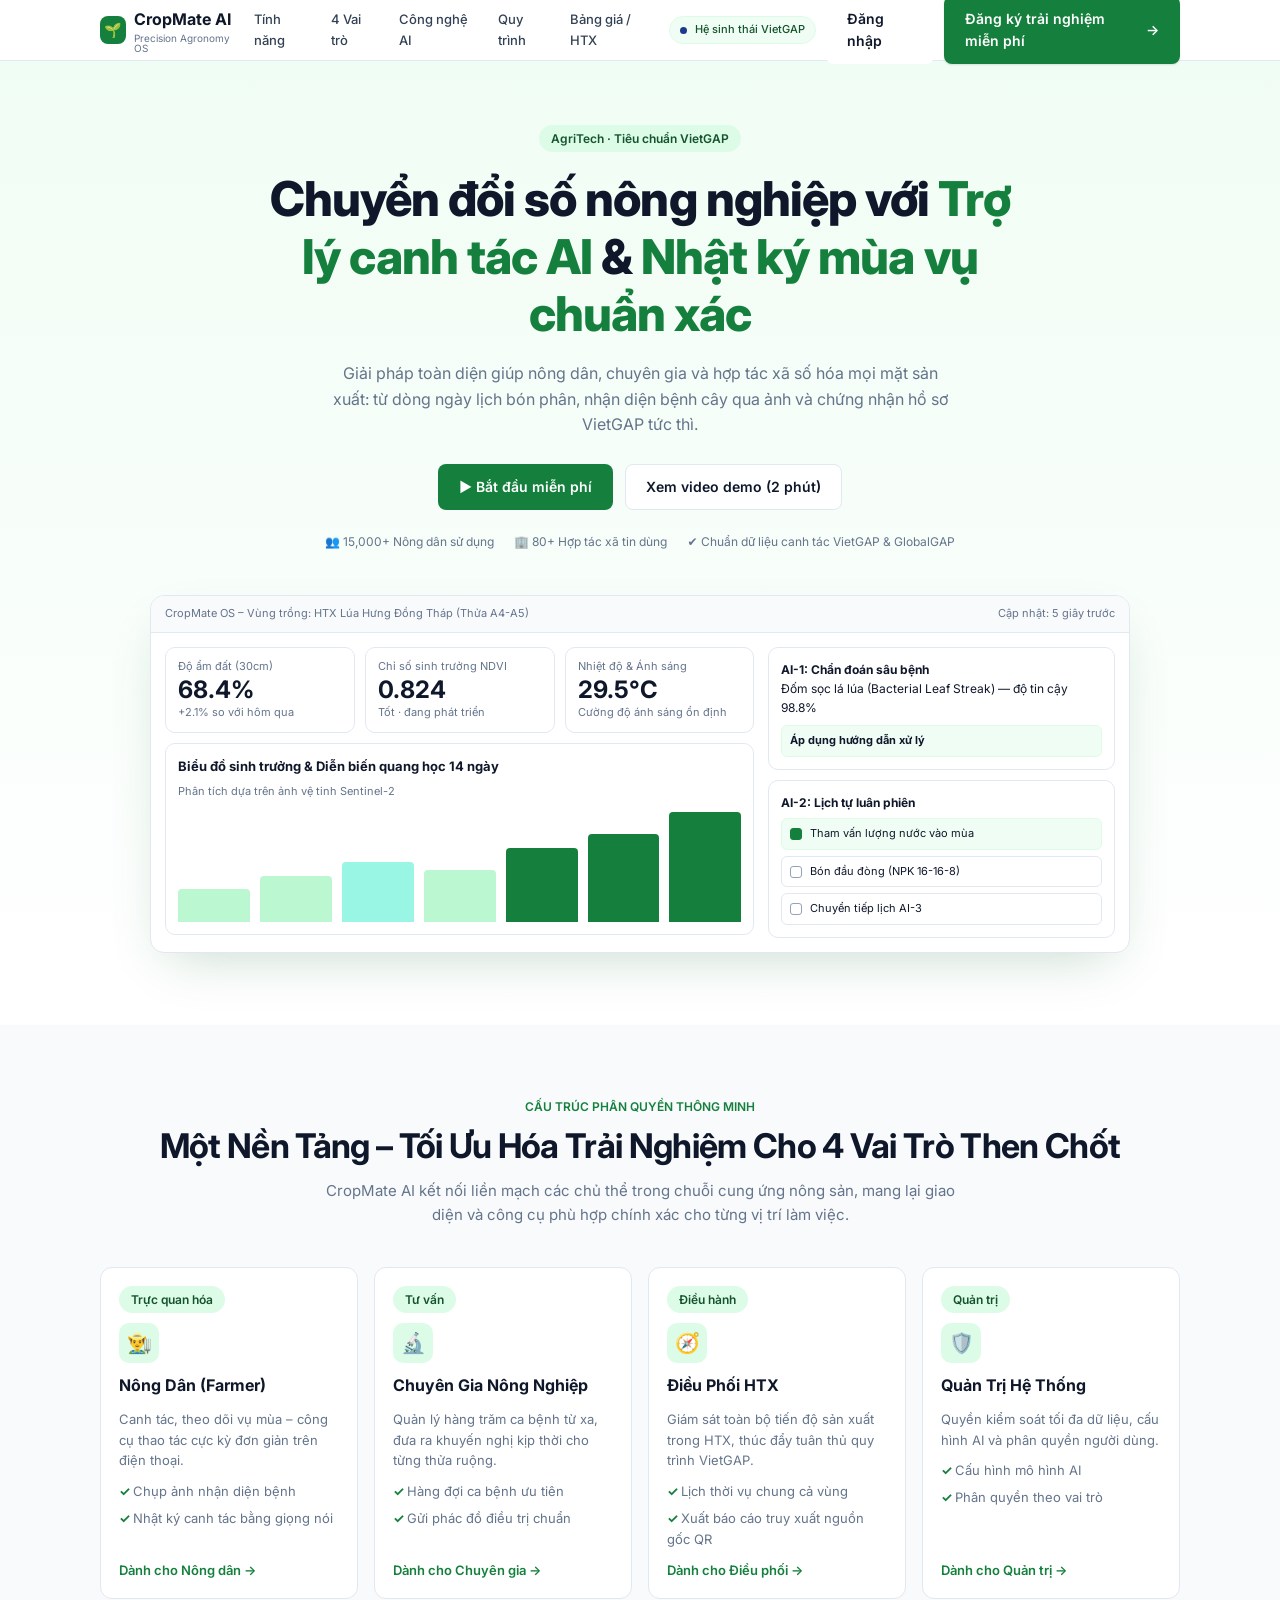
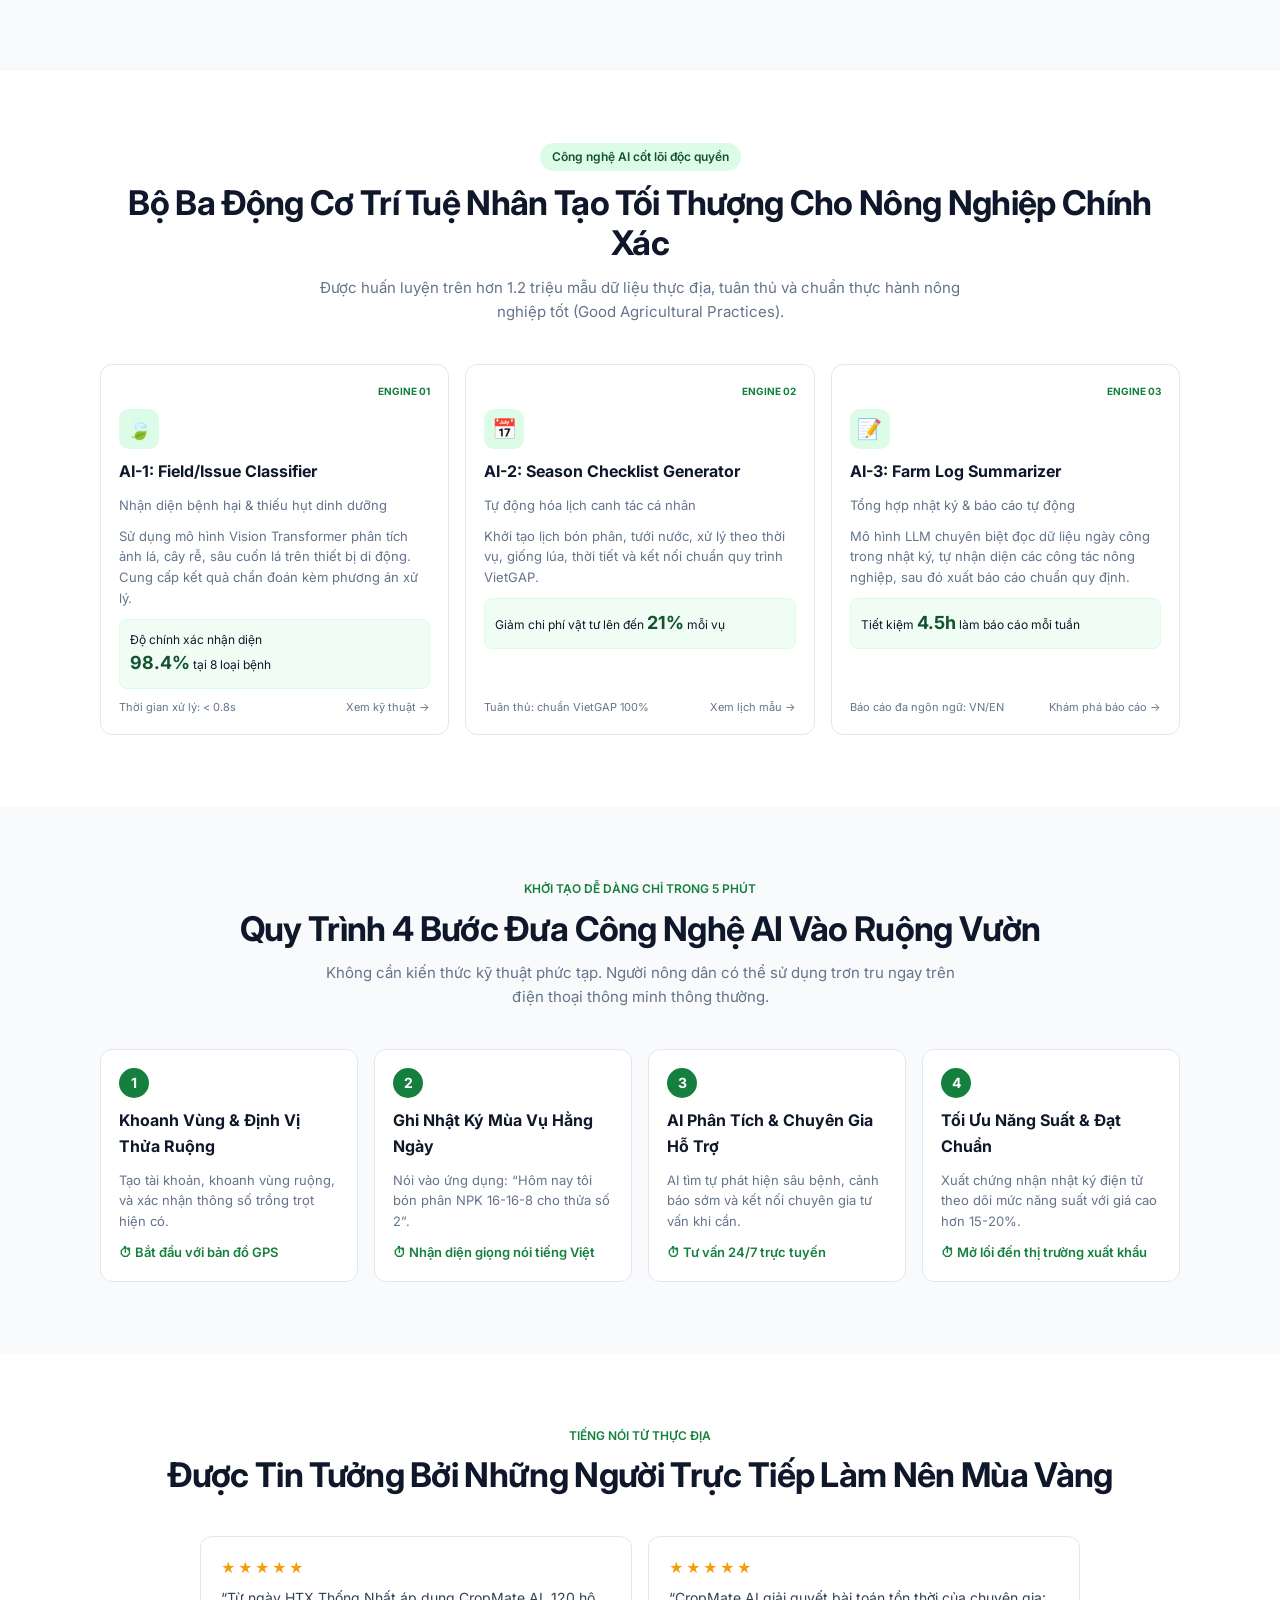
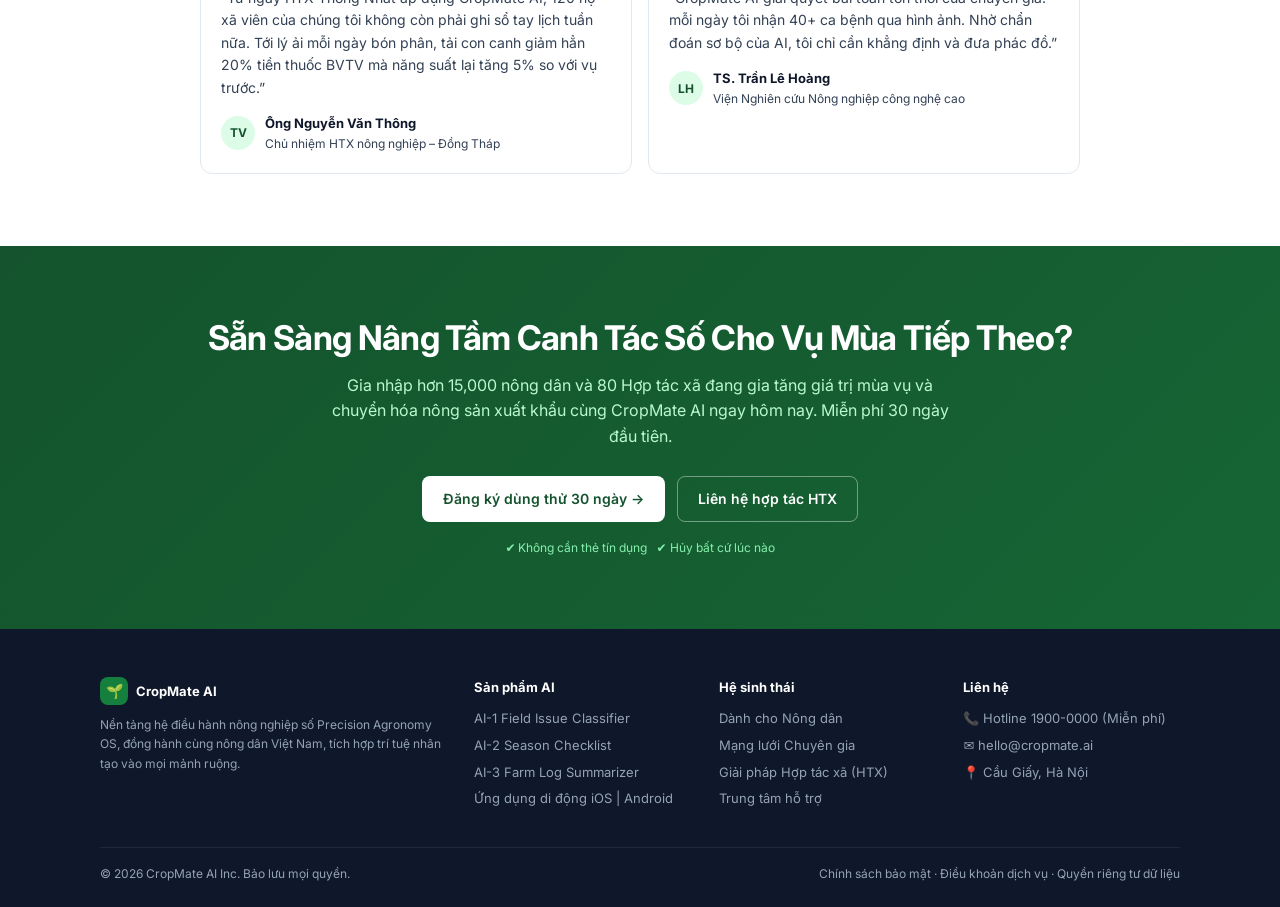
==== index.html @ 6f34c8f2 "feat: initialize project structure and core frontend layout for cropmate ai" ====
<!DOCTYPE html>
<html lang="vi">
<head>
<meta charset="UTF-8">
<meta name="viewport" content="width=device-width, initial-scale=1">
<title>CropMate AI – Nhật ký mùa vụ & Trợ lý canh tác AI</title>
<link href="https://fonts.googleapis.com/css2?family=Inter:wght@400;500;600;700;800&display=swap" rel="stylesheet">
<link rel="stylesheet" href="css/style.css">
<link rel="stylesheet" href="css/responsive.css">
</head>
<body>

<header>
  <div class="wrap nav">
    <a href="#" class="logo"><i>🌱</i><span>CropMate AI<small>Precision Agronomy OS</small></span></a>
    <nav class="menu">
      <a href="#vai-tro">Tính năng</a><a href="#vai-tro">4 Vai trò</a><a href="#ai">Công nghệ AI</a>
      <a href="#quy-trinh">Quy trình</a><a href="#danh-gia">Bảng giá / HTX</a>
    </nav>
    <div class="nav-r">
      <span class="status"><s></s>Hệ sinh thái VietGAP</span>
      <a href="pages/login.html" class="btn btn-login">Đăng nhập</a>
      <a href="pages/register.html" class="btn btn-reg">Đăng ký trải nghiệm miễn phí <span aria-hidden="true">→</span></a>
    </div>
  </div>
</header>

<section class="hero">
  <div class="wrap">
    <span class="pill">AgriTech · Tiêu chuẩn VietGAP</span>
    <h1>Chuyển đổi số nông nghiệp với <em>Trợ lý canh tác AI</em> &amp; <em>Nhật ký mùa vụ chuẩn xác</em></h1>
    <p>Giải pháp toàn diện giúp nông dân, chuyên gia và hợp tác xã số hóa mọi mặt sản xuất: từ dòng ngày lịch bón phân, nhận diện bệnh cây qua ảnh và chứng nhận hồ sơ VietGAP tức thì.</p>
    <div class="ctas">
      <a href="pages/register.html" class="btn btn-p">▶ Bắt đầu miễn phí</a>
      <a href="#" class="btn btn-o">Xem video demo (2 phút)</a>
    </div>
    <div class="trust"><span>👥 15,000+ Nông dân sử dụng</span><span>🏢 80+ Hợp tác xã tin dùng</span><span>✔ Chuẩn dữ liệu canh tác VietGAP &amp; GlobalGAP</span></div>

    <div class="mock" aria-label="Giao diện bảng điều khiển CropMate AI">
      <div class="bar"><span>CropMate OS – Vùng trồng: HTX Lúa Hưng Đồng Tháp (Thửa A4-A5)</span><span>Cập nhật: 5 giây trước</span></div>
      <div class="mock-b">
        <div>
          <div class="kpis">
            <div class="kpi">Độ ẩm đất (30cm)<b>68.4%</b>+2.1% so với hôm qua</div>
            <div class="kpi">Chỉ số sinh trưởng NDVI<b>0.824</b>Tốt · đang phát triển</div>
            <div class="kpi">Nhiệt độ &amp; Ánh sáng<b>29.5°C</b>Cường độ ánh sáng ổn định</div>
          </div>
          <div class="chart">
            <h4>Biểu đồ sinh trưởng &amp; Diễn biến quang học 14 ngày</h4><small>Phân tích dựa trên ảnh vệ tinh Sentinel-2</small>
            <div class="bars" role="img" aria-label="Biểu đồ cột sinh trưởng">
              <span style="height:30%"></span><span style="height:42%"></span><span style="height:55%;background:#99f6e4"></span><span style="height:48%"></span><span style="height:68%" class="hi"></span><span style="height:80%" class="hi"></span><span style="height:100%" class="hi"></span>
            </div>
          </div>
        </div>
        <div class="side">
          <div class="card-s"><h5>AI-1: Chẩn đoán sâu bệnh</h5>Đốm sọc lá lúa (Bacterial Leaf Streak) — độ tin cậy 98.8%<div class="chk on" style="margin-top:8px"><b style="font-size:11px">Áp dụng hướng dẫn xử lý</b></div></div>
          <div class="card-s"><h5>AI-2: Lịch tự luân phiên</h5>
            <div class="chk on"><i></i>Tham vấn lượng nước vào mùa</div>
            <div class="chk"><i></i>Bón đầu đòng (NPK 16-16-8)</div>
            <div class="chk"><i></i>Chuyển tiếp lịch AI-3</div>
          </div>
        </div>
      </div>
    </div>
  </div>
</section>

<section id="vai-tro" class="bg">
  <div class="wrap">
    <span class="tag">CẤU TRÚC PHÂN QUYỀN THÔNG MINH</span>
    <h2>Một Nền Tảng – Tối Ưu Hóa Trải Nghiệm Cho 4 Vai Trò Then Chốt</h2>
    <p class="sub">CropMate AI kết nối liền mạch các chủ thể trong chuỗi cung ứng nông sản, mang lại giao diện và công cụ phù hợp chính xác cho từng vị trí làm việc.</p>
    <div class="grid g4">
      <div class="card"><span class="pill" style="align-self:flex-start">Trực quan hóa</span><div class="ico">👨‍🌾</div><h3>Nông Dân (Farmer)</h3><p>Canh tác, theo dõi vụ mùa – công cụ thao tác cực kỳ đơn giản trên điện thoại.</p><ul><li>Chụp ảnh nhận diện bệnh</li><li>Nhật ký canh tác bằng giọng nói</li></ul><a class="more" href="#">Dành cho Nông dân →</a></div>
      <div class="card"><span class="pill" style="align-self:flex-start">Tư vấn</span><div class="ico">🔬</div><h3>Chuyên Gia Nông Nghiệp</h3><p>Quản lý hàng trăm ca bệnh từ xa, đưa ra khuyến nghị kịp thời cho từng thửa ruộng.</p><ul><li>Hàng đợi ca bệnh ưu tiên</li><li>Gửi phác đồ điều trị chuẩn</li></ul><a class="more" href="#">Dành cho Chuyên gia →</a></div>
      <div class="card"><span class="pill" style="align-self:flex-start">Điều hành</span><div class="ico">🧭</div><h3>Điều Phối HTX</h3><p>Giám sát toàn bộ tiến độ sản xuất trong HTX, thúc đẩy tuân thủ quy trình VietGAP.</p><ul><li>Lịch thời vụ chung cả vùng</li><li>Xuất báo cáo truy xuất nguồn gốc QR</li></ul><a class="more" href="#">Dành cho Điều phối →</a></div>
      <div class="card"><span class="pill" style="align-self:flex-start">Quản trị</span><div class="ico">🛡️</div><h3>Quản Trị Hệ Thống</h3><p>Quyền kiểm soát tối đa dữ liệu, cấu hình AI và phân quyền người dùng.</p><ul><li>Cấu hình mô hình AI</li><li>Phân quyền theo vai trò</li></ul><a class="more" href="#">Dành cho Quản trị →</a></div>
    </div>
  </div>
</section>

<section id="ai">
  <div class="wrap">
    <span class="pill" style="display:table;margin:0 auto 12px">Công nghệ AI cốt lõi độc quyền</span>
    <h2>Bộ Ba Động Cơ Trí Tuệ Nhân Tạo Tối Thượng Cho Nông Nghiệp Chính Xác</h2>
    <p class="sub">Được huấn luyện trên hơn 1.2 triệu mẫu dữ liệu thực địa, tuân thủ và chuẩn thực hành nông nghiệp tốt (Good Agricultural Practices).</p>
    <div class="grid g3">
      <div class="card"><span class="eng">ENGINE 01</span><div class="ico">🍃</div><h3>AI-1: Field/Issue Classifier</h3><p>Nhận diện bệnh hại &amp; thiếu hụt dinh dưỡng</p><p>Sử dụng mô hình Vision Transformer phân tích ảnh lá, cây rễ, sâu cuốn lá trên thiết bị di động. Cung cấp kết quả chẩn đoán kèm phương án xử lý.</p><div class="metric">Độ chính xác nhận diện<br><b>98.4%</b> tại 8 loại bệnh</div><div class="foot2"><span>Thời gian xử lý: &lt; 0.8s</span><span>Xem kỹ thuật →</span></div></div>
      <div class="card"><span class="eng">ENGINE 02</span><div class="ico">📅</div><h3>AI-2: Season Checklist Generator</h3><p>Tự động hóa lịch canh tác cá nhân</p><p>Khởi tạo lịch bón phân, tưới nước, xử lý theo thời vụ, giống lúa, thời tiết và kết nối chuẩn quy trình VietGAP.</p><div class="metric">Giảm chi phí vật tư lên đến <b>21%</b> mỗi vụ</div><div class="foot2"><span>Tuân thủ: chuẩn VietGAP 100%</span><span>Xem lịch mẫu →</span></div></div>
      <div class="card"><span class="eng">ENGINE 03</span><div class="ico">📝</div><h3>AI-3: Farm Log Summarizer</h3><p>Tổng hợp nhật ký &amp; báo cáo tự động</p><p>Mô hình LLM chuyên biệt đọc dữ liệu ngày công trong nhật ký, tự nhận diện các công tác nông nghiệp, sau đó xuất báo cáo chuẩn quy định.</p><div class="metric">Tiết kiệm <b>4.5h</b> làm báo cáo mỗi tuần</div><div class="foot2"><span>Báo cáo đa ngôn ngữ: VN/EN</span><span>Khám phá báo cáo →</span></div></div>
    </div>
  </div>
</section>

<section id="quy-trinh" class="bg">
  <div class="wrap">
    <span class="tag">KHỞI TẠO DỄ DÀNG CHỈ TRONG 5 PHÚT</span>
    <h2>Quy Trình 4 Bước Đưa Công Nghệ AI Vào Ruộng Vườn</h2>
    <p class="sub">Không cần kiến thức kỹ thuật phức tạp. Người nông dân có thể sử dụng trơn tru ngay trên điện thoại thông minh thông thường.</p>
    <div class="grid g4">
      <div class="card step"><div class="num">1</div><h3>Khoanh Vùng &amp; Định Vị Thửa Ruộng</h3><p>Tạo tài khoản, khoanh vùng ruộng, và xác nhận thông số trồng trọt hiện có.</p><p style="color:var(--g7);font-weight:600">⏱ Bắt đầu với bản đồ GPS</p></div>
      <div class="card step"><div class="num">2</div><h3>Ghi Nhật Ký Mùa Vụ Hằng Ngày</h3><p>Nói vào ứng dụng: “Hôm nay tôi bón phân NPK 16-16-8 cho thửa số 2”.</p><p style="color:var(--g7);font-weight:600">⏱ Nhận diện giọng nói tiếng Việt</p></div>
      <div class="card step"><div class="num">3</div><h3>AI Phân Tích &amp; Chuyên Gia Hỗ Trợ</h3><p>AI tìm tự phát hiện sâu bệnh, cảnh báo sớm và kết nối chuyên gia tư vấn khi cần.</p><p style="color:var(--g7);font-weight:600">⏱ Tư vấn 24/7 trực tuyến</p></div>
      <div class="card step"><div class="num">4</div><h3>Tối Ưu Năng Suất &amp; Đạt Chuẩn</h3><p>Xuất chứng nhận nhật ký điện tử theo dõi mức năng suất với giá cao hơn 15-20%.</p><p style="color:var(--g7);font-weight:600">⏱ Mở lối đến thị trường xuất khẩu</p></div>
    </div>
  </div>
</section>

<section id="danh-gia">
  <div class="wrap">
    <span class="tag">TIẾNG NÓI TỪ THỰC ĐỊA</span>
    <h2>Được Tin Tưởng Bởi Những Người Trực Tiếp Làm Nên Mùa Vàng</h2>
    <div class="grid" style="grid-template-columns:repeat(auto-fit,minmax(300px,1fr));max-width:880px;margin-inline:auto">
      <figure class="quote"><div class="stars">★★★★★</div>“Từ ngày HTX Thống Nhất áp dụng CropMate AI, 120 hộ xã viên của chúng tôi không còn phải ghi sổ tay lịch tuần nữa. Tới lý ải mỗi ngày bón phân, tải con canh giảm hẳn 20% tiền thuốc BVTV mà năng suất lại tăng 5% so với vụ trước.”<figcaption class="who"><i>TV</i><span><b>Ông Nguyễn Văn Thông</b>Chủ nhiệm HTX nông nghiệp – Đồng Tháp</span></figcaption></figure>
      <figure class="quote"><div class="stars">★★★★★</div>“CropMate AI giải quyết bài toán tồn thời của chuyên gia: mỗi ngày tôi nhận 40+ ca bệnh qua hình ảnh. Nhờ chẩn đoán sơ bộ của AI, tôi chỉ cần khẳng định và đưa phác đồ.”<figcaption class="who"><i>LH</i><span><b>TS. Trần Lê Hoàng</b>Viện Nghiên cứu Nông nghiệp công nghệ cao</span></figcaption></figure>
    </div>
  </div>
</section>

<section class="cta" id="dang-ky">
  <div class="wrap">
    <h2>Sẵn Sàng Nâng Tầm Canh Tác Số Cho Vụ Mùa Tiếp Theo?</h2>
    <p>Gia nhập hơn 15,000 nông dân và 80 Hợp tác xã đang gia tăng giá trị mùa vụ và chuyển hóa nông sản xuất khẩu cùng CropMate AI ngay hôm nay. Miễn phí 30 ngày đầu tiên.</p>
    <div class="ctas"><a class="btn btn-w" href="pages/register.html">Đăng ký dùng thử 30 ngày →</a><a class="btn btn-l" href="#">Liên hệ hợp tác HTX</a></div>
    <small>✔ Không cần thẻ tín dụng &nbsp; ✔ Hủy bất cứ lúc nào</small>
  </div>
</section>

<footer>
  <div class="wrap">
    <div class="fg">
      <div><div class="logo" style="color:#fff"><i>🌱</i>CropMate AI</div><p style="margin-top:10px;font-size:12px">Nền tảng hệ điều hành nông nghiệp số Precision Agronomy OS, đồng hành cùng nông dân Việt Nam, tích hợp trí tuệ nhân tạo vào mọi mảnh ruộng.</p></div>
      <div><h6>Sản phẩm AI</h6><ul><li><a href="#ai">AI-1 Field Issue Classifier</a></li><li><a href="#ai">AI-2 Season Checklist</a></li><li><a href="#ai">AI-3 Farm Log Summarizer</a></li><li><a href="#">Ứng dụng di động iOS | Android</a></li></ul></div>
      <div><h6>Hệ sinh thái</h6><ul><li><a href="#">Dành cho Nông dân</a></li><li><a href="#">Mạng lưới Chuyên gia</a></li><li><a href="#">Giải pháp Hợp tác xã (HTX)</a></li><li><a href="#">Trung tâm hỗ trợ</a></li></ul></div>
      <div><h6>Liên hệ</h6><ul><li>📞 Hotline 1900-0000 (Miễn phí)</li><li>✉ hello@cropmate.ai</li><li>📍 Cầu Giấy, Hà Nội</li></ul></div>
    </div>
    <div class="copy"><span>© 2026 CropMate AI Inc. Bảo lưu mọi quyền.</span><span><a href="#">Chính sách bảo mật</a> · <a href="#">Điều khoản dịch vụ</a> · <a href="#">Quyền riêng tư dữ liệu</a></span></div>
  </div>
</footer>

</body>
</html>
---- css/style.css ----
:root{--g9:#14532d;--g7:#15803d;--g6:#16a34a;--g1:#dcfce7;--g0:#f0fdf4;--ink:#0f172a;--mut:#64748b;--line:#e2e8f0;--bg:#f8fafc}
*{box-sizing:border-box;margin:0;padding:0}
html{scroll-behavior:smooth}
body{font-family:Inter,system-ui,sans-serif;color:var(--ink);background:#fff;line-height:1.6}
a{color:inherit;text-decoration:none}
.wrap{max-width:1120px;margin:0 auto;padding:0 20px}
section{padding:72px 0}
h1,h2{letter-spacing:-.02em;line-height:1.2}
h2{font-size:clamp(24px,3.4vw,34px);text-align:center;font-weight:700}
.sub{text-align:center;color:var(--mut);max-width:640px;margin:12px auto 0;font-size:15px}
.tag{display:block;text-align:center;font-size:12px;font-weight:600;color:var(--g7);margin-bottom:10px}
.pill{display:inline-block;background:var(--g1);color:var(--g9);font-size:12px;font-weight:600;padding:4px 12px;border-radius:99px}
.btn{display:inline-flex;align-items:center;gap:8px;padding:11px 20px;border-radius:8px;font-weight:600;font-size:14px;border:1px solid transparent;cursor:pointer;transition:.15s}
.btn:focus-visible{outline:3px solid var(--g6);outline-offset:2px}
.btn-p{background:var(--g7);color:#fff}.btn-p:hover{background:var(--g9)}
.btn-o{background:#fff;border-color:var(--line)}.btn-o:hover{background:var(--bg)}

/* nav */
header{position:sticky;top:0;z-index:10;background:rgba(255,255,255,.92);backdrop-filter:blur(8px);border-bottom:1px solid var(--line)}
.nav{display:flex;align-items:center;justify-content:space-between;height:60px;gap:16px}
.logo{display:flex;align-items:center;gap:8px;font-weight:700}
.logo i{width:28px;height:28px;border-radius:8px;background:var(--g7);display:grid;place-items:center;color:#fff;font-style:normal;font-size:14px}
.logo small{display:block;font-weight:400;font-size:10px;color:var(--mut);line-height:1}
.menu{display:flex;gap:26px;font-size:13px;font-weight:500;color:#334155}
.menu a:hover{color:var(--g7)}
.nav-r{display:flex;gap:12px;align-items:center}
.status{display:inline-flex;align-items:center;gap:8px;font-size:12px;font-weight:500;color:#334155;background:#f1f5f9;border:1px solid var(--line);padding:5px 12px;border-radius:99px;white-space:nowrap}
.status s{width:7px;height:7px;border-radius:50%;background:#1e3a8a}
.btn-login{background:#fff;color:var(--ink);border-color:#cbd5e1;padding:9px 20px;font-weight:500}
.btn-login:hover{background:var(--g0);border-color:var(--g7);color:var(--g9)}
.btn-reg{background:var(--g7);color:#fff;padding:9px 18px;box-shadow:0 1px 2px rgba(0,0,0,.12)}
.btn-reg:hover{background:var(--g9)}
.btn-reg span{transition:transform .15s}
.btn-reg:hover span{transform:translateX(3px)}

/* hero */
.hero{text-align:center;background:linear-gradient(#f0fdf4,#fff);padding-top:64px}
.hero h1{font-size:clamp(28px,5vw,48px);font-weight:800;max-width:780px;margin:18px auto 0}
.hero h1 em{font-style:normal;color:var(--g7)}
.hero p{color:var(--mut);max-width:620px;margin:18px auto 26px}
.ctas{display:flex;gap:12px;justify-content:center;flex-wrap:wrap}
.trust{display:flex;gap:20px;justify-content:center;flex-wrap:wrap;margin-top:22px;font-size:12px;color:var(--mut)}
.mock{margin:44px auto 0;max-width:980px;background:#fff;border:1px solid var(--line);border-radius:14px;box-shadow:0 20px 50px -20px rgba(22,101,52,.25);overflow:hidden;text-align:left}
.bar{padding:9px 14px;border-bottom:1px solid var(--line);font-size:11px;color:var(--mut);display:flex;justify-content:space-between;background:var(--bg)}
.mock-b{display:grid;grid-template-columns:1.7fr 1fr;gap:14px;padding:14px}
.kpis{display:grid;grid-template-columns:repeat(3,1fr);gap:10px}
.kpi{border:1px solid var(--line);border-radius:10px;padding:10px 12px;font-size:11px;color:var(--mut)}
.kpi b{display:block;font-size:24px;color:var(--ink);line-height:1.2}
.chart{grid-column:1;border:1px solid var(--line);border-radius:10px;padding:12px;margin-top:10px}
.chart h4{font-size:13px}.chart small{color:var(--mut);font-size:11px}
.bars{display:flex;align-items:flex-end;gap:10px;height:110px;margin-top:10px}
.bars span{flex:1;background:#bbf7d0;border-radius:4px 4px 0 0}
.bars span.hi{background:var(--g7)}
.side{display:flex;flex-direction:column;gap:10px;font-size:12px}
.card-s{border:1px solid var(--line);border-radius:10px;padding:12px}
.card-s h5{font-size:12px}
.chk{display:flex;gap:8px;align-items:center;border:1px solid var(--line);border-radius:6px;padding:6px 8px;margin-top:6px;font-size:11px}
.chk.on{background:var(--g0);border-color:var(--g1)}
.chk i{width:12px;height:12px;border:1.5px solid #94a3b8;border-radius:3px;flex:none}
.chk.on i{background:var(--g7);border-color:var(--g7)}

/* grids */
.bg{background:var(--bg)}
.grid{display:grid;gap:16px;margin-top:40px}
.g4{grid-template-columns:repeat(4,1fr)}.g3{grid-template-columns:repeat(3,1fr)}
.card{background:#fff;border:1px solid var(--line);border-radius:12px;padding:18px;display:flex;flex-direction:column;gap:10px}
.card h3{font-size:16px}.card p,.card li{font-size:13px;color:var(--mut)}
.card ul{list-style:none;display:grid;gap:6px}
.card li:before{content:"✓ ";color:var(--g7);font-weight:700}
.card .more{margin-top:auto;font-size:13px;font-weight:600;color:var(--g7)}
.ico{width:40px;height:40px;border-radius:10px;background:var(--g1);display:grid;place-items:center;font-size:20px}
.eng{font-size:10px;font-weight:700;color:var(--g7);align-self:flex-end}
.metric{background:var(--g0);border:1px solid var(--g1);border-radius:8px;padding:10px;font-size:12px}
.metric b{color:var(--g9);font-size:18px}
.foot2{display:flex;justify-content:space-between;font-size:11px;color:var(--mut);margin-top:auto}
.step{text-align:left}
.num{width:30px;height:30px;border-radius:50%;background:var(--g7);color:#fff;display:grid;place-items:center;font-weight:700;font-size:14px}
.quote{background:#fff;border:1px solid var(--line);border-radius:12px;padding:20px;font-size:14px;color:#334155}
.stars{color:#f59e0b;letter-spacing:2px;margin-bottom:8px}
.who{display:flex;gap:10px;align-items:center;margin-top:14px;font-size:12px}
.who i{width:34px;height:34px;border-radius:50%;background:var(--g1);color:var(--g9);display:grid;place-items:center;font-style:normal;font-weight:700}
.who b{display:block;font-size:13px;color:var(--ink)}

/* cta + footer */
.cta{background:linear-gradient(135deg,#14532d,#166534);color:#fff;text-align:center}
.cta h2{color:#fff}.cta p{color:#bbf7d0;max-width:620px;margin:14px auto 26px}
.cta .btn-w{background:#fff;color:var(--g9)}
.cta .btn-l{border-color:rgba(255,255,255,.4);color:#fff}
.cta small{display:block;margin-top:16px;color:#86efac;font-size:12px}
footer{background:#0f172a;color:#94a3b8;padding:48px 0 24px;font-size:13px}
.fg{display:grid;grid-template-columns:1.6fr 1fr 1fr 1fr;gap:28px}
footer h6{color:#fff;font-size:13px;margin-bottom:10px}
footer li{list-style:none;margin-bottom:6px}
footer a:hover{color:#fff}
.copy{border-top:1px solid #1e293b;margin-top:32px;padding-top:16px;display:flex;justify-content:space-between;flex-wrap:wrap;gap:10px;font-size:12px}
---- css/responsive.css ----
:root{--g9:#14532d;--g7:#15803d;--g6:#16a34a;--g1:#dcfce7;--g0:#f0fdf4;--ink:#0f172a;--mut:#64748b;--line:#e2e8f0;--bg:#f8fafc}
*{box-sizing:border-box;margin:0;padding:0}
html{scroll-behavior:smooth}
body{font-family:Inter,system-ui,sans-serif;color:var(--ink);background:#fff;line-height:1.6}
a{color:inherit;text-decoration:none}
.wrap{max-width:1120px;margin:0 auto;padding:0 20px}
section{padding:72px 0}
h1,h2{letter-spacing:-.02em;line-height:1.2}
h2{font-size:clamp(24px,3.4vw,34px);text-align:center;font-weight:700}
.sub{text-align:center;color:var(--mut);max-width:640px;margin:12px auto 0;font-size:15px}
.tag{display:block;text-align:center;font-size:12px;font-weight:600;color:var(--g7);margin-bottom:10px}
.pill{display:inline-block;background:var(--g1);color:var(--g9);font-size:12px;font-weight:600;padding:4px 12px;border-radius:99px}
.btn{display:inline-flex;align-items:center;gap:8px;padding:11px 20px;border-radius:8px;font-weight:600;font-size:14px;border:1px solid transparent;cursor:pointer;transition:.15s}
.btn:focus-visible{outline:3px solid var(--g6);outline-offset:2px}
.btn-p{background:var(--g7);color:#fff}.btn-p:hover{background:var(--g9)}
.btn-o{background:#fff;border-color:var(--line)}.btn-o:hover{background:var(--bg)}

/* nav */
header{position:sticky;top:0;z-index:10;background:rgba(255,255,255,.92);backdrop-filter:blur(8px);border-bottom:1px solid var(--line)}
.nav{display:flex;align-items:center;justify-content:space-between;height:60px;gap:16px}
.logo{display:flex;align-items:center;gap:8px;font-weight:700}
.logo i{width:28px;height:28px;border-radius:8px;background:var(--g7);display:grid;place-items:center;color:#fff;font-style:normal;font-size:14px}
.logo small{display:block;font-weight:400;font-size:10px;color:var(--mut);line-height:1}
.menu{display:flex;gap:22px;font-size:13px;color:#334155}
.menu a:hover{color:var(--g7)}
.nav-r{display:flex;gap:10px;align-items:center}
.status{font-size:11px;color:var(--g9);background:var(--g0);border:1px solid var(--g1);padding:4px 10px;border-radius:99px}

/* hero */
.hero{text-align:center;background:linear-gradient(#f0fdf4,#fff);padding-top:64px}
.hero h1{font-size:clamp(28px,5vw,48px);font-weight:800;max-width:780px;margin:18px auto 0}
.hero h1 em{font-style:normal;color:var(--g7)}
.hero p{color:var(--mut);max-width:620px;margin:18px auto 26px}
.ctas{display:flex;gap:12px;justify-content:center;flex-wrap:wrap}
.trust{display:flex;gap:20px;justify-content:center;flex-wrap:wrap;margin-top:22px;font-size:12px;color:var(--mut)}
.mock{margin:44px auto 0;max-width:980px;background:#fff;border:1px solid var(--line);border-radius:14px;box-shadow:0 20px 50px -20px rgba(22,101,52,.25);overflow:hidden;text-align:left}
.bar{padding:9px 14px;border-bottom:1px solid var(--line);font-size:11px;color:var(--mut);display:flex;justify-content:space-between;background:var(--bg)}
.mock-b{display:grid;grid-template-columns:1.7fr 1fr;gap:14px;padding:14px}
.kpis{display:grid;grid-template-columns:repeat(3,1fr);gap:10px}
.kpi{border:1px solid var(--line);border-radius:10px;padding:10px 12px;font-size:11px;color:var(--mut)}
.kpi b{display:block;font-size:24px;color:var(--ink);line-height:1.2}
.chart{grid-column:1;border:1px solid var(--line);border-radius:10px;padding:12px;margin-top:10px}
.chart h4{font-size:13px}.chart small{color:var(--mut);font-size:11px}
.bars{display:flex;align-items:flex-end;gap:10px;height:110px;margin-top:10px}
.bars span{flex:1;background:#bbf7d0;border-radius:4px 4px 0 0}
.bars span.hi{background:var(--g7)}
.side{display:flex;flex-direction:column;gap:10px;font-size:12px}
.card-s{border:1px solid var(--line);border-radius:10px;padding:12px}
.card-s h5{font-size:12px}
.chk{display:flex;gap:8px;align-items:center;border:1px solid var(--line);border-radius:6px;padding:6px 8px;margin-top:6px;font-size:11px}
.chk.on{background:var(--g0);border-color:var(--g1)}
.chk i{width:12px;height:12px;border:1.5px solid #94a3b8;border-radius:3px;flex:none}
.chk.on i{background:var(--g7);border-color:var(--g7)}

/* grids */
.bg{background:var(--bg)}
.grid{display:grid;gap:16px;margin-top:40px}
.g4{grid-template-columns:repeat(4,1fr)}.g3{grid-template-columns:repeat(3,1fr)}
.card{background:#fff;border:1px solid var(--line);border-radius:12px;padding:18px;display:flex;flex-direction:column;gap:10px}
.card h3{font-size:16px}.card p,.card li{font-size:13px;color:var(--mut)}
.card ul{list-style:none;display:grid;gap:6px}
.card li:before{content:"✓ ";color:var(--g7);font-weight:700}
.card .more{margin-top:auto;font-size:13px;font-weight:600;color:var(--g7)}
.ico{width:40px;height:40px;border-radius:10px;background:var(--g1);display:grid;place-items:center;font-size:20px}
.eng{font-size:10px;font-weight:700;color:var(--g7);align-self:flex-end}
.metric{background:var(--g0);border:1px solid var(--g1);border-radius:8px;padding:10px;font-size:12px}
.metric b{color:var(--g9);font-size:18px}
.foot2{display:flex;justify-content:space-between;font-size:11px;color:var(--mut);margin-top:auto}
.step{text-align:left}
.num{width:30px;height:30px;border-radius:50%;background:var(--g7);color:#fff;display:grid;place-items:center;font-weight:700;font-size:14px}
.quote{background:#fff;border:1px solid var(--line);border-radius:12px;padding:20px;font-size:14px;color:#334155}
.stars{color:#f59e0b;letter-spacing:2px;margin-bottom:8px}
.who{display:flex;gap:10px;align-items:center;margin-top:14px;font-size:12px}
.who i{width:34px;height:34px;border-radius:50%;background:var(--g1);color:var(--g9);display:grid;place-items:center;font-style:normal;font-weight:700}
.who b{display:block;font-size:13px;color:var(--ink)}

/* cta + footer */
.cta{background:linear-gradient(135deg,#14532d,#166534);color:#fff;text-align:center}
.cta h2{color:#fff}.cta p{color:#bbf7d0;max-width:620px;margin:14px auto 26px}
.cta .btn-w{background:#fff;color:var(--g9)}
.cta .btn-l{border-color:rgba(255,255,255,.4);color:#fff}
.cta small{display:block;margin-top:16px;color:#86efac;font-size:12px}
footer{background:#0f172a;color:#94a3b8;padding:48px 0 24px;font-size:13px}
.fg{display:grid;grid-template-columns:1.6fr 1fr 1fr 1fr;gap:28px}
footer h6{color:#fff;font-size:13px;margin-bottom:10px}
footer li{list-style:none;margin-bottom:6px}
footer a:hover{color:#fff}
.copy{border-top:1px solid #1e293b;margin-top:32px;padding-top:16px;display:flex;justify-content:space-between;flex-wrap:wrap;gap:10px;font-size:12px}
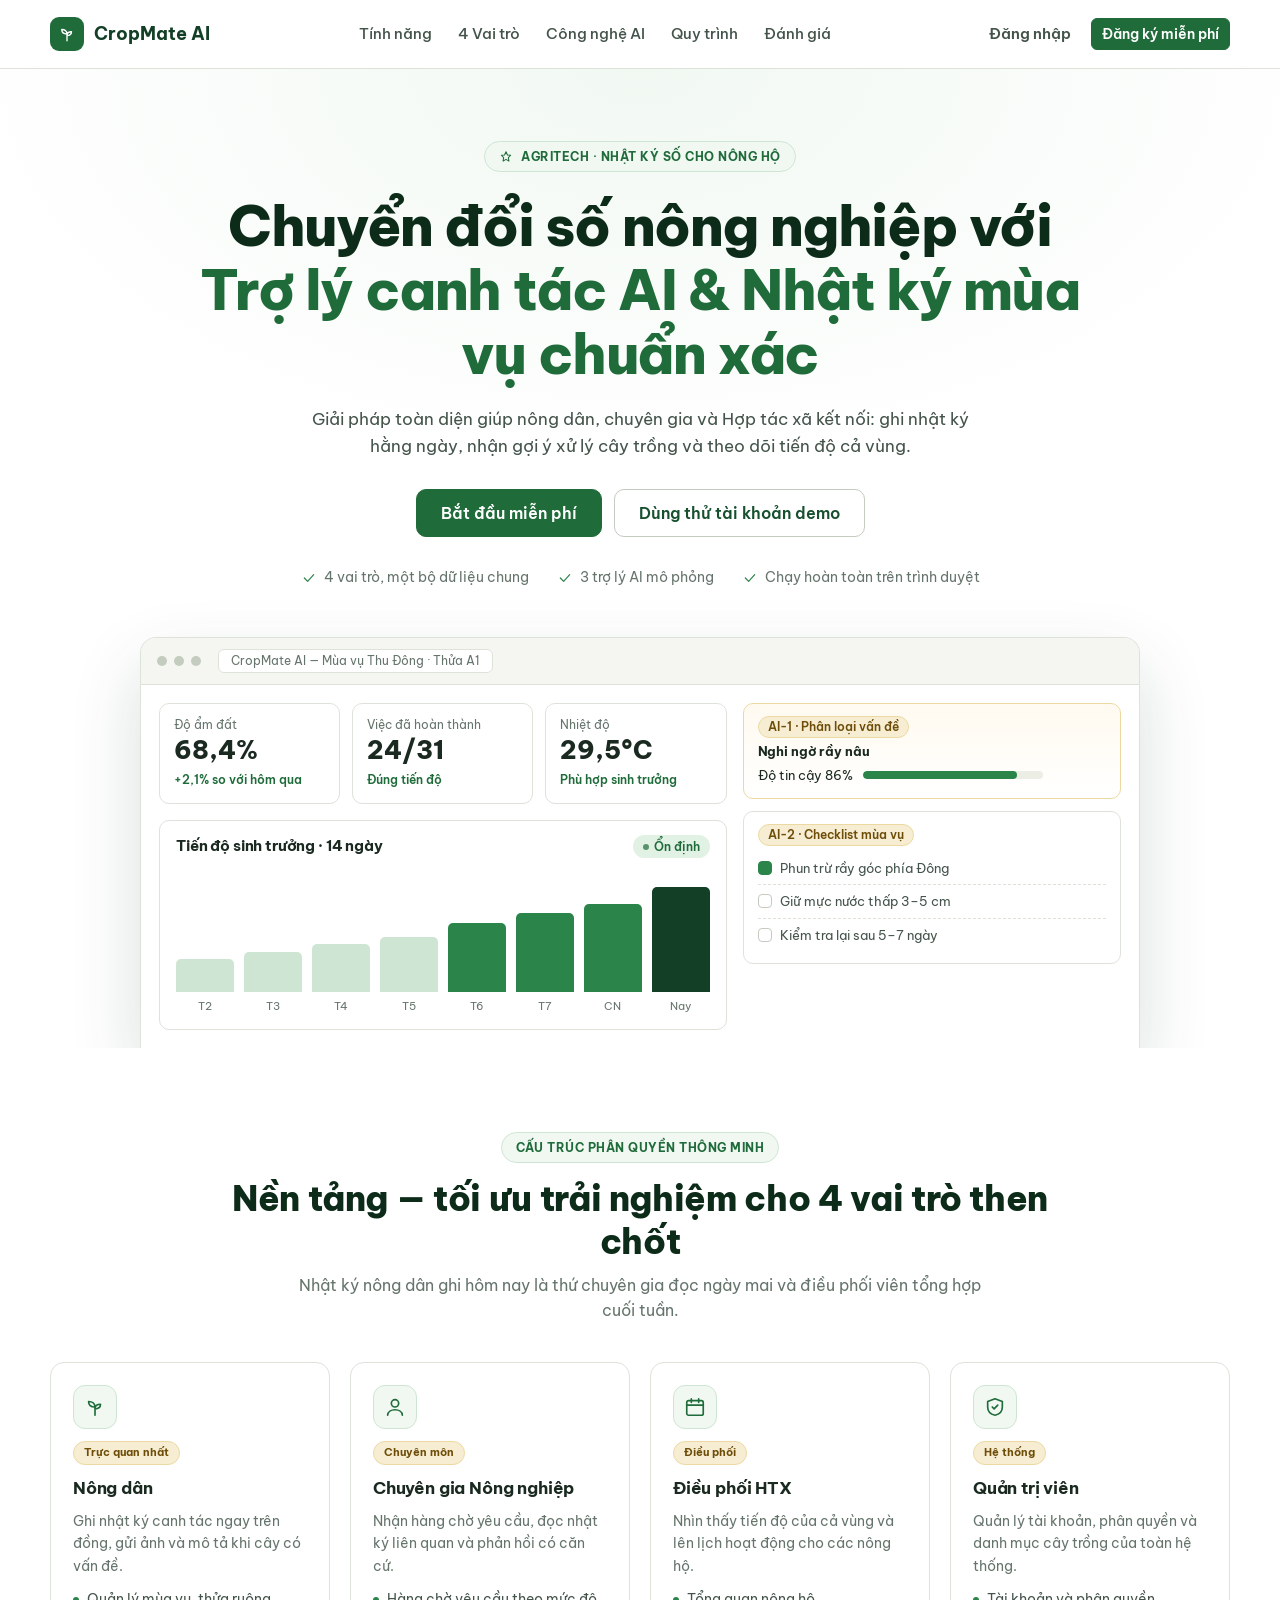
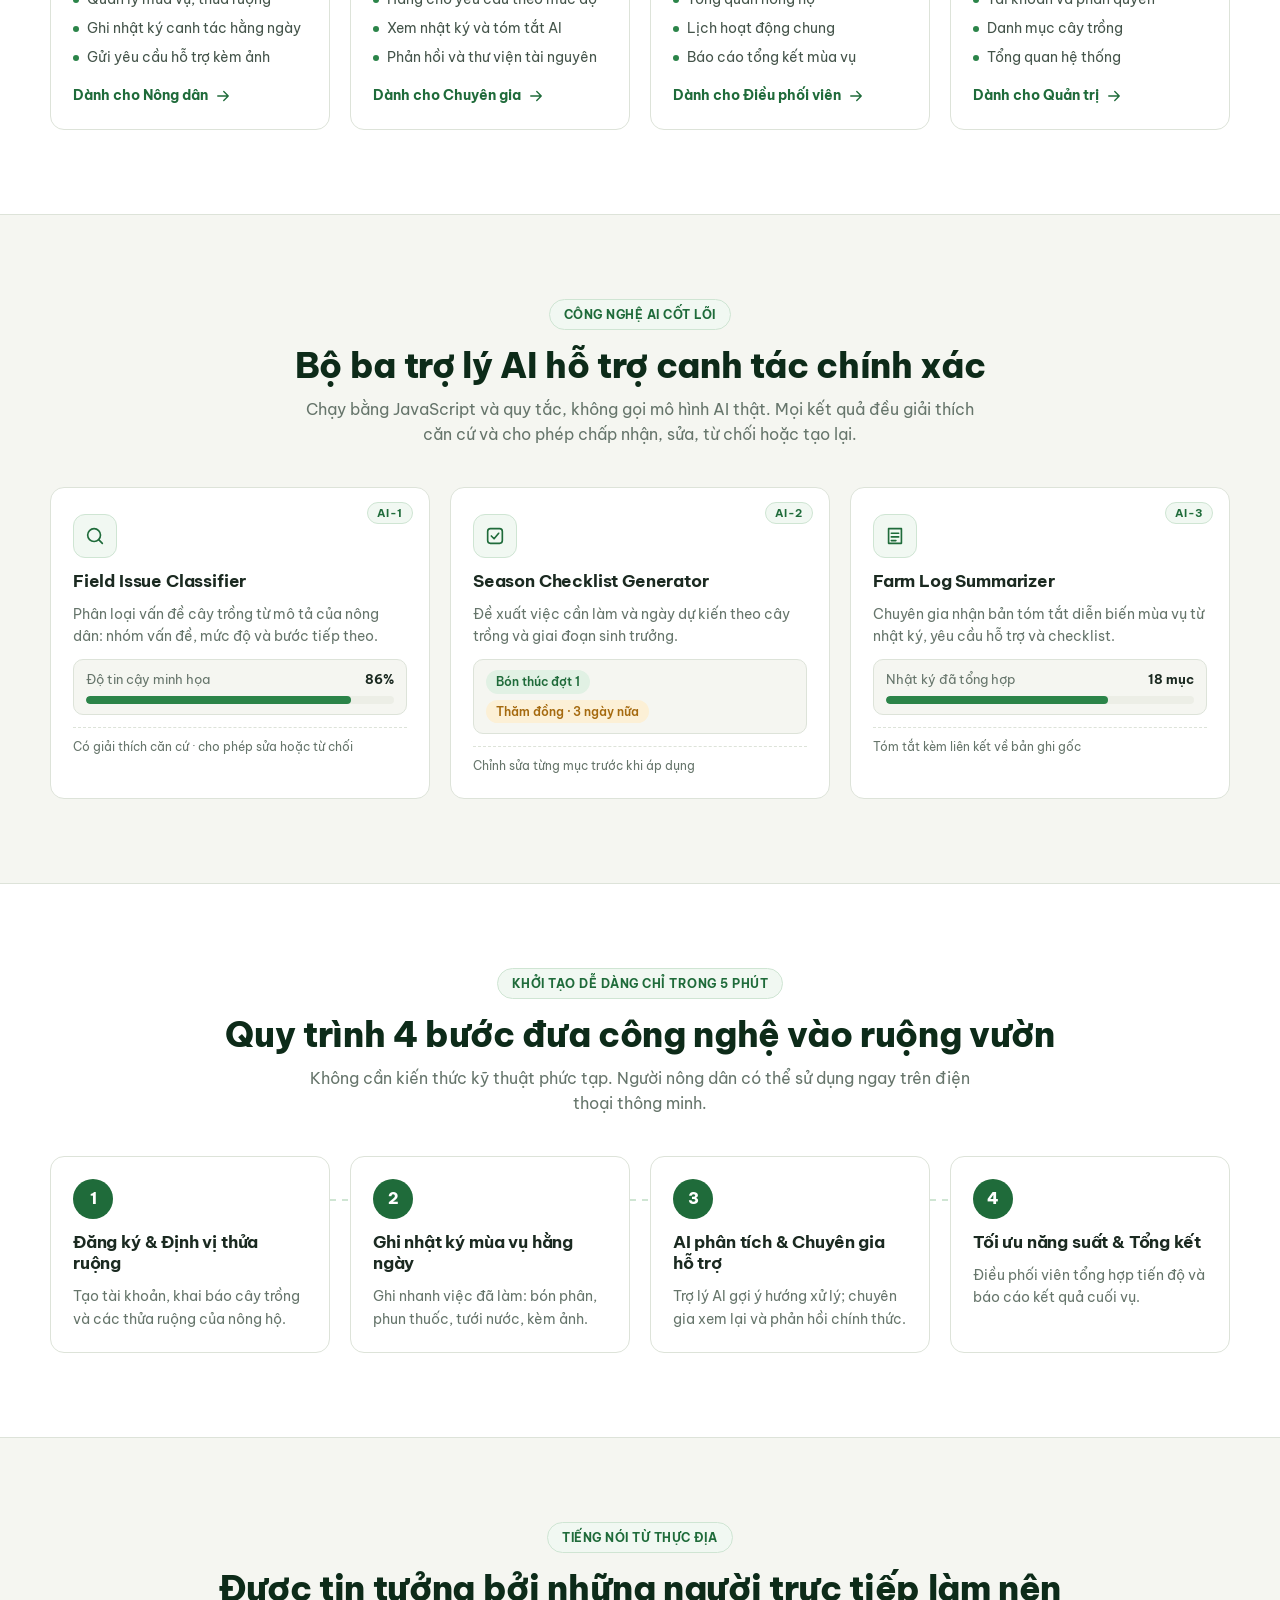
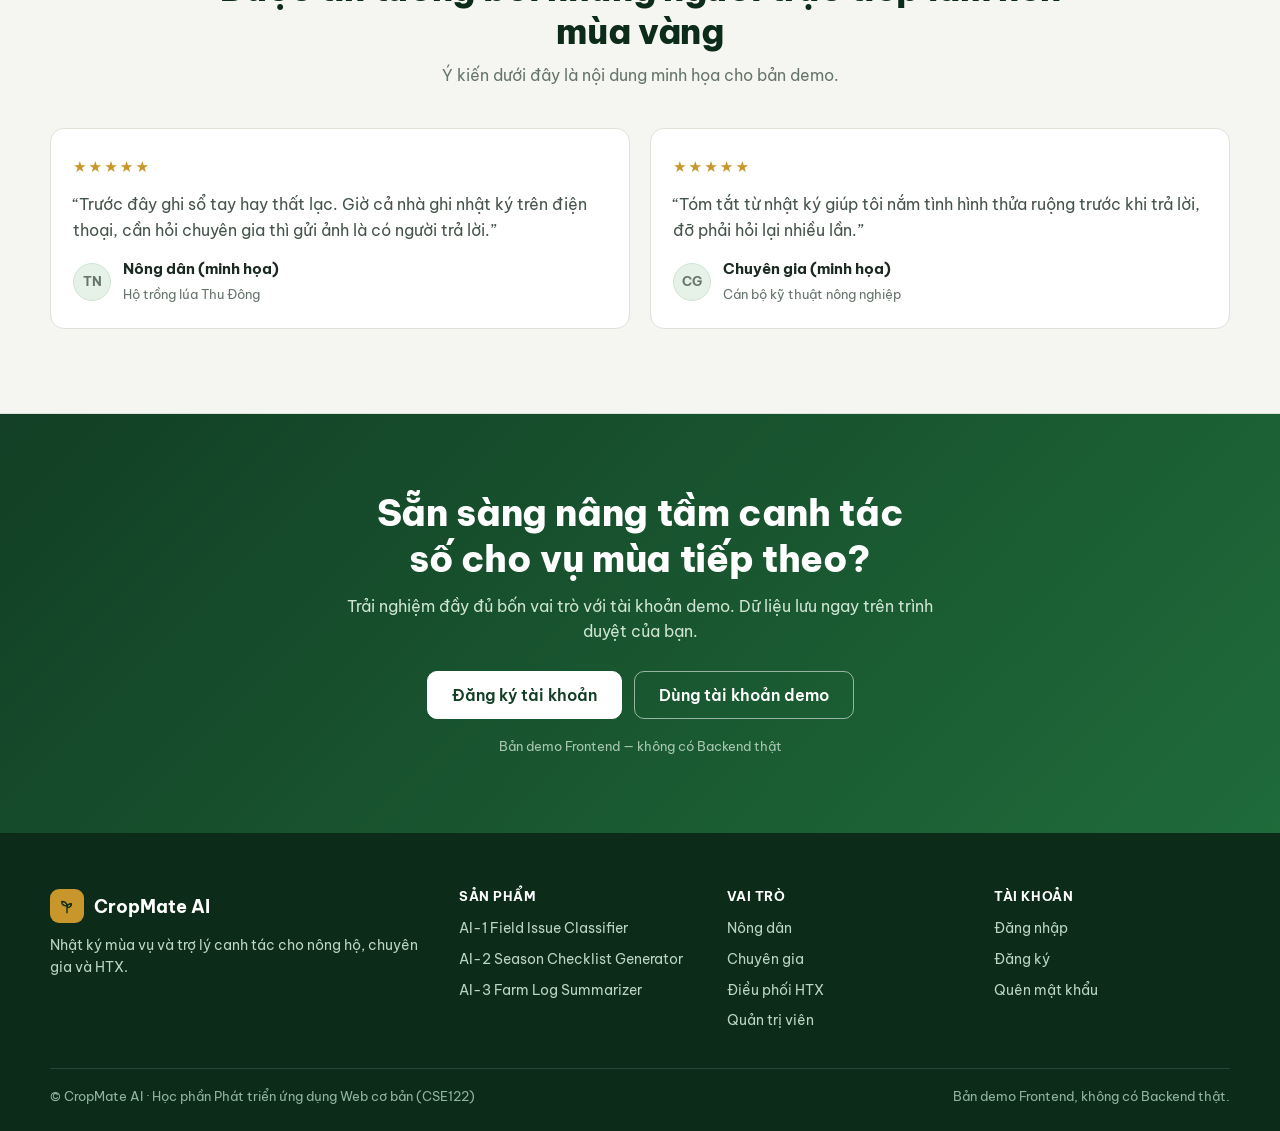
==== commit 9a778cca: "Cập nhật chuẩn cấu trúc thư mục Cropmate AI" ====
--- a/index.html
+++ b/index.html
@@ -1,142 +1,105 @@
 <!DOCTYPE html>
 <html lang="vi">
 <head>
-<meta charset="UTF-8">
+<meta charset="utf-8">
 <meta name="viewport" content="width=device-width, initial-scale=1">
-<title>CropMate AI – Nhật ký mùa vụ & Trợ lý canh tác AI</title>
-<link href="https://fonts.googleapis.com/css2?family=Inter:wght@400;500;600;700;800&display=swap" rel="stylesheet">
+<title>Nhật ký mùa vụ và trợ lý canh tác — CropMate AI</title>
+<meta name="description" content="CropMate AI: nhật ký mùa vụ và trợ lý canh tác (bản demo Frontend).">
+<link rel="preconnect" href="https://fonts.googleapis.com"><link rel="preconnect" href="https://fonts.gstatic.com" crossorigin><link href="https://fonts.googleapis.com/css2?family=Be+Vietnam+Pro:wght@400;500;600;700;800&display=swap" rel="stylesheet">
 <link rel="stylesheet" href="css/style.css">
+<link rel="stylesheet" href="css/components.css">
 <link rel="stylesheet" href="css/responsive.css">
+<link rel="stylesheet" href="css/home.css">
 </head>
-<body>
+<body class="lp" data-root="" data-page="index">
+<a class="skip-link" href="#main">Bỏ qua đến nội dung chính</a>
+<header class="lp-head"><div class="wrap">
+<a class="brand" href="index.html"><span class="brand-mark"><svg class="icon" viewBox="0 0 24 24"><path d="M12 21v-9M12 12C12 8 9 6 5 6c0 4 3 6 7 6zM12 14c0-3 2-5 6-5 0 3-2 5-6 5z"/></svg></span><span>CropMate AI</span></a>
+<nav class="lp-nav" aria-label="Điều hướng"><a href="#features">Tính năng</a><a href="#roles">4 Vai trò</a><a href="#ai">Công nghệ AI</a><a href="#process">Quy trình</a><a href="#reviews">Đánh giá</a></nav>
+<div class="lp-actions"><a class="login" href="login.html">Đăng nhập</a><a class="btn btn-sm" href="register.html">Đăng ký miễn phí</a></div>
+</div></header>
+<main id="main">
+<section class="lp-hero" id="features"><div class="wrap">
+<span class="lp-eyebrow"><svg class="icon" viewBox="0 0 24 24"><path d="M12 3l2.5 5.5L20 9l-4 4 1 6-5-3-5 3 1-6-4-4 5.5-.5z"/></svg>AgriTech · Nhật ký số cho nông hộ</span>
+<h1>Chuyển đổi số nông nghiệp với <em>Trợ lý canh tác AI &amp; Nhật ký mùa vụ chuẩn xác</em></h1>
+<p class="lead">Giải pháp toàn diện giúp nông dân, chuyên gia và Hợp tác xã kết nối: ghi nhật ký hằng ngày, nhận gợi ý xử lý cây trồng và theo dõi tiến độ cả vùng.</p>
+<div class="lp-cta"><a class="btn" href="register.html">Bắt đầu miễn phí</a><a class="btn btn-outline" href="login.html">Dùng thử tài khoản demo</a></div>
+<div class="lp-trust"><span><svg class="icon" viewBox="0 0 24 24"><path d="M5 12l5 5 9-10"/></svg>4 vai trò, một bộ dữ liệu chung</span><span><svg class="icon" viewBox="0 0 24 24"><path d="M5 12l5 5 9-10"/></svg>3 trợ lý AI mô phỏng</span><span><svg class="icon" viewBox="0 0 24 24"><path d="M5 12l5 5 9-10"/></svg>Chạy hoàn toàn trên trình duyệt</span></div>
+<div class="lp-mock" aria-label="Minh họa giao diện bảng điều khiển">
+<div class="lp-mock-bar"><i></i><i></i><i></i><span>CropMate AI — Mùa vụ Thu Đông · Thửa A1</span></div>
+<div class="lp-mock-body">
+<div class="lp-stats">
+<div class="lp-stat"><small>Độ ẩm đất</small><b>68,4%</b><em>+2,1% so với hôm qua</em></div>
+<div class="lp-stat"><small>Việc đã hoàn thành</small><b>24/31</b><em>Đúng tiến độ</em></div>
+<div class="lp-stat"><small>Nhiệt độ</small><b>29,5°C</b><em>Phù hợp sinh trưởng</em></div>
+</div>
+<div class="lp-side">
+<div class="lp-panel ai"><span class="tag-ai">AI-1 · Phân loại vấn đề</span><h4>Nghi ngờ rầy nâu</h4><div class="conf"><span>Độ tin cậy 86%</span><div class="progress"><span style="width:86%"></span></div></div></div>
+<div class="lp-panel"><span class="tag-ai">AI-2 · Checklist mùa vụ</span><div style="margin-top:6px">
+<div class="check-row on"><i></i>Phun trừ rầy góc phía Đông</div><div class="check-row"><i></i>Giữ mực nước thấp 3–5 cm</div><div class="check-row"><i></i>Kiểm tra lại sau 5–7 ngày</div></div></div>
+</div>
+<div class="lp-chart"><div class="lp-chart-head"><h3>Tiến độ sinh trưởng · 14 ngày</h3><span class="badge ok">Ổn định</span></div>
+<div class="lp-bars"><span style="height:28%"></span><span style="height:34%"></span><span style="height:40%"></span><span style="height:46%"></span><span class="hi" style="height:58%"></span><span class="hi" style="height:66%"></span><span class="hi" style="height:74%"></span><span class="now" style="height:88%"></span></div>
+<div class="lp-axis"><span>T2</span><span>T3</span><span>T4</span><span>T5</span><span>T6</span><span>T7</span><span>CN</span><span>Nay</span></div></div>
+</div></div>
+</div></section>
 
-<header>
-  <div class="wrap nav">
-    <a href="#" class="logo"><i>🌱</i><span>CropMate AI<small>Precision Agronomy OS</small></span></a>
-    <nav class="menu">
-      <a href="#vai-tro">Tính năng</a><a href="#vai-tro">4 Vai trò</a><a href="#ai">Công nghệ AI</a>
-      <a href="#quy-trinh">Quy trình</a><a href="#danh-gia">Bảng giá / HTX</a>
-    </nav>
-    <div class="nav-r">
-      <span class="status"><s></s>Hệ sinh thái VietGAP</span>
-      <a href="pages/login.html" class="btn btn-login">Đăng nhập</a>
-      <a href="pages/register.html" class="btn btn-reg">Đăng ký trải nghiệm miễn phí <span aria-hidden="true">→</span></a>
-    </div>
-  </div>
-</header>
+<section class="lp-section" id="roles"><div class="wrap">
+<div class="lp-head-wrap"><span class="lp-eyebrow">Cấu trúc phân quyền thông minh</span></div>
+<h2 class="lp-title">Nền tảng — tối ưu trải nghiệm cho 4 vai trò then chốt</h2>
+<p class="lp-sub">Nhật ký nông dân ghi hôm nay là thứ chuyên gia đọc ngày mai và điều phối viên tổng hợp cuối tuần.</p>
+<div class="lp-grid c4">
+<article class="lp-card"><span class="lp-ico"><svg class="icon" viewBox="0 0 24 24"><path d="M12 21v-9M12 12C12 8 9 6 5 6c0 4 3 6 7 6zM12 14c0-3 2-5 6-5 0 3-2 5-6 5z"/></svg></span><span class="lp-pill">Trực quan nhất</span><h3>Nông dân</h3><p>Ghi nhật ký canh tác ngay trên đồng, gửi ảnh và mô tả khi cây có vấn đề.</p><ul><li>Quản lý mùa vụ, thửa ruộng</li><li>Ghi nhật ký canh tác hằng ngày</li><li>Gửi yêu cầu hỗ trợ kèm ảnh</li></ul><a class="lp-link" href="login.html">Dành cho Nông dân <svg class="icon" viewBox="0 0 24 24"><path d="M5 12h14M13 6l6 6-6 6"/></svg></a></article>
+<article class="lp-card"><span class="lp-ico"><svg class="icon" viewBox="0 0 24 24"><circle cx="12" cy="8" r="4"/><path d="M4 21c0-4 4-6 8-6s8 2 8 6"/></svg></span><span class="lp-pill">Chuyên môn</span><h3>Chuyên gia Nông nghiệp</h3><p>Nhận hàng chờ yêu cầu, đọc nhật ký liên quan và phản hồi có căn cứ.</p><ul><li>Hàng chờ yêu cầu theo mức độ</li><li>Xem nhật ký và tóm tắt AI</li><li>Phản hồi và thư viện tài nguyên</li></ul><a class="lp-link" href="login.html">Dành cho Chuyên gia <svg class="icon" viewBox="0 0 24 24"><path d="M5 12h14M13 6l6 6-6 6"/></svg></a></article>
+<article class="lp-card"><span class="lp-ico"><svg class="icon" viewBox="0 0 24 24"><rect x="3" y="5" width="18" height="16" rx="2"/><path d="M3 10h18M8 3v4M16 3v4"/></svg></span><span class="lp-pill">Điều phối</span><h3>Điều phối HTX</h3><p>Nhìn thấy tiến độ của cả vùng và lên lịch hoạt động cho các nông hộ.</p><ul><li>Tổng quan nông hộ</li><li>Lịch hoạt động chung</li><li>Báo cáo tổng kết mùa vụ</li></ul><a class="lp-link" href="login.html">Dành cho Điều phối viên <svg class="icon" viewBox="0 0 24 24"><path d="M5 12h14M13 6l6 6-6 6"/></svg></a></article>
+<article class="lp-card"><span class="lp-ico"><svg class="icon" viewBox="0 0 24 24"><path d="M12 3l8 3v6c0 5-3.5 8-8 9-4.5-1-8-4-8-9V6z"/><path d="M9 12l2 2 4-4"/></svg></span><span class="lp-pill">Hệ thống</span><h3>Quản trị viên</h3><p>Quản lý tài khoản, phân quyền và danh mục cây trồng của toàn hệ thống.</p><ul><li>Tài khoản và phân quyền</li><li>Danh mục cây trồng</li><li>Tổng quan hệ thống</li></ul><a class="lp-link" href="login.html">Dành cho Quản trị <svg class="icon" viewBox="0 0 24 24"><path d="M5 12h14M13 6l6 6-6 6"/></svg></a></article>
+</div></div></section>
 
-<section class="hero">
-  <div class="wrap">
-    <span class="pill">AgriTech · Tiêu chuẩn VietGAP</span>
-    <h1>Chuyển đổi số nông nghiệp với <em>Trợ lý canh tác AI</em> &amp; <em>Nhật ký mùa vụ chuẩn xác</em></h1>
-    <p>Giải pháp toàn diện giúp nông dân, chuyên gia và hợp tác xã số hóa mọi mặt sản xuất: từ dòng ngày lịch bón phân, nhận diện bệnh cây qua ảnh và chứng nhận hồ sơ VietGAP tức thì.</p>
-    <div class="ctas">
-      <a href="pages/register.html" class="btn btn-p">▶ Bắt đầu miễn phí</a>
-      <a href="#" class="btn btn-o">Xem video demo (2 phút)</a>
-    </div>
-    <div class="trust"><span>👥 15,000+ Nông dân sử dụng</span><span>🏢 80+ Hợp tác xã tin dùng</span><span>✔ Chuẩn dữ liệu canh tác VietGAP &amp; GlobalGAP</span></div>
+<section class="lp-section lp-ai" id="ai"><div class="wrap">
+<div class="lp-head-wrap"><span class="lp-eyebrow">Công nghệ AI cốt lõi</span></div>
+<h2 class="lp-title">Bộ ba trợ lý AI hỗ trợ canh tác chính xác</h2>
+<p class="lp-sub">Chạy bằng JavaScript và quy tắc, không gọi mô hình AI thật. Mọi kết quả đều giải thích căn cứ và cho phép chấp nhận, sửa, từ chối hoặc tạo lại.</p>
+<div class="lp-grid c3">
+<article class="lp-card"><span class="lp-engine">AI-1</span><span class="lp-ico"><svg class="icon" viewBox="0 0 24 24"><circle cx="11" cy="11" r="7"/><path d="M20 20l-4-4"/></svg></span><h3>Field Issue Classifier</h3><p>Phân loại vấn đề cây trồng từ mô tả của nông dân: nhóm vấn đề, mức độ và bước tiếp theo.</p><div class="lp-meter"><div class="row2"><span>Độ tin cậy minh họa</span><b>86%</b></div><div class="progress"><span style="width:86%"></span></div></div><div class="lp-foot-note">Có giải thích căn cứ · cho phép sửa hoặc từ chối</div></article>
+<article class="lp-card"><span class="lp-engine">AI-2</span><span class="lp-ico"><svg class="icon" viewBox="0 0 24 24"><rect x="4" y="4" width="16" height="16" rx="3"/><path d="M8 12l3 3 5-6"/></svg></span><h3>Season Checklist Generator</h3><p>Đề xuất việc cần làm và ngày dự kiến theo cây trồng và giai đoạn sinh trưởng.</p><div class="lp-meter"><div class="check-row" style="display:flex;gap:8px;align-items:center"><span class="badge ok plain">Bón thúc đợt 1</span></div><div class="check-row" style="display:flex;gap:8px;align-items:center"><span class="badge warn plain">Thăm đồng · 3 ngày nữa</span></div></div><div class="lp-foot-note">Chỉnh sửa từng mục trước khi áp dụng</div></article>
+<article class="lp-card"><span class="lp-engine">AI-3</span><span class="lp-ico"><svg class="icon" viewBox="0 0 24 24"><path d="M5 4h14v16H5zM8 9h8M8 13h8M8 17h5"/></svg></span><h3>Farm Log Summarizer</h3><p>Chuyên gia nhận bản tóm tắt diễn biến mùa vụ từ nhật ký, yêu cầu hỗ trợ và checklist.</p><div class="lp-meter"><div class="row2"><span>Nhật ký đã tổng hợp</span><b>18 mục</b></div><div class="progress"><span style="width:72%"></span></div></div><div class="lp-foot-note">Tóm tắt kèm liên kết về bản ghi gốc</div></article>
+</div></div></section>
 
-    <div class="mock" aria-label="Giao diện bảng điều khiển CropMate AI">
-      <div class="bar"><span>CropMate OS – Vùng trồng: HTX Lúa Hưng Đồng Tháp (Thửa A4-A5)</span><span>Cập nhật: 5 giây trước</span></div>
-      <div class="mock-b">
-        <div>
-          <div class="kpis">
-            <div class="kpi">Độ ẩm đất (30cm)<b>68.4%</b>+2.1% so với hôm qua</div>
-            <div class="kpi">Chỉ số sinh trưởng NDVI<b>0.824</b>Tốt · đang phát triển</div>
-            <div class="kpi">Nhiệt độ &amp; Ánh sáng<b>29.5°C</b>Cường độ ánh sáng ổn định</div>
-          </div>
-          <div class="chart">
-            <h4>Biểu đồ sinh trưởng &amp; Diễn biến quang học 14 ngày</h4><small>Phân tích dựa trên ảnh vệ tinh Sentinel-2</small>
-            <div class="bars" role="img" aria-label="Biểu đồ cột sinh trưởng">
-              <span style="height:30%"></span><span style="height:42%"></span><span style="height:55%;background:#99f6e4"></span><span style="height:48%"></span><span style="height:68%" class="hi"></span><span style="height:80%" class="hi"></span><span style="height:100%" class="hi"></span>
-            </div>
-          </div>
-        </div>
-        <div class="side">
-          <div class="card-s"><h5>AI-1: Chẩn đoán sâu bệnh</h5>Đốm sọc lá lúa (Bacterial Leaf Streak) — độ tin cậy 98.8%<div class="chk on" style="margin-top:8px"><b style="font-size:11px">Áp dụng hướng dẫn xử lý</b></div></div>
-          <div class="card-s"><h5>AI-2: Lịch tự luân phiên</h5>
-            <div class="chk on"><i></i>Tham vấn lượng nước vào mùa</div>
-            <div class="chk"><i></i>Bón đầu đòng (NPK 16-16-8)</div>
-            <div class="chk"><i></i>Chuyển tiếp lịch AI-3</div>
-          </div>
-        </div>
-      </div>
-    </div>
-  </div>
-</section>
+<section class="lp-section" id="process"><div class="wrap">
+<div class="lp-head-wrap"><span class="lp-eyebrow">Khởi tạo dễ dàng chỉ trong 5 phút</span></div>
+<h2 class="lp-title">Quy trình 4 bước đưa công nghệ vào ruộng vườn</h2>
+<p class="lp-sub">Không cần kiến thức kỹ thuật phức tạp. Người nông dân có thể sử dụng ngay trên điện thoại thông minh.</p>
+<div class="lp-grid c4 lp-steps">
+<article class="lp-card lp-step"><span class="lp-num">1</span><h3>Đăng ký & Định vị thửa ruộng</h3><p>Tạo tài khoản, khai báo cây trồng và các thửa ruộng của nông hộ.</p></article>
+<article class="lp-card lp-step"><span class="lp-num">2</span><h3>Ghi nhật ký mùa vụ hằng ngày</h3><p>Ghi nhanh việc đã làm: bón phân, phun thuốc, tưới nước, kèm ảnh.</p></article>
+<article class="lp-card lp-step"><span class="lp-num">3</span><h3>AI phân tích & Chuyên gia hỗ trợ</h3><p>Trợ lý AI gợi ý hướng xử lý; chuyên gia xem lại và phản hồi chính thức.</p></article>
+<article class="lp-card lp-step"><span class="lp-num">4</span><h3>Tối ưu năng suất & Tổng kết</h3><p>Điều phối viên tổng hợp tiến độ và báo cáo kết quả cuối vụ.</p></article>
+</div></div></section>
 
-<section id="vai-tro" class="bg">
-  <div class="wrap">
-    <span class="tag">CẤU TRÚC PHÂN QUYỀN THÔNG MINH</span>
-    <h2>Một Nền Tảng – Tối Ưu Hóa Trải Nghiệm Cho 4 Vai Trò Then Chốt</h2>
-    <p class="sub">CropMate AI kết nối liền mạch các chủ thể trong chuỗi cung ứng nông sản, mang lại giao diện và công cụ phù hợp chính xác cho từng vị trí làm việc.</p>
-    <div class="grid g4">
-      <div class="card"><span class="pill" style="align-self:flex-start">Trực quan hóa</span><div class="ico">👨‍🌾</div><h3>Nông Dân (Farmer)</h3><p>Canh tác, theo dõi vụ mùa – công cụ thao tác cực kỳ đơn giản trên điện thoại.</p><ul><li>Chụp ảnh nhận diện bệnh</li><li>Nhật ký canh tác bằng giọng nói</li></ul><a class="more" href="#">Dành cho Nông dân →</a></div>
-      <div class="card"><span class="pill" style="align-self:flex-start">Tư vấn</span><div class="ico">🔬</div><h3>Chuyên Gia Nông Nghiệp</h3><p>Quản lý hàng trăm ca bệnh từ xa, đưa ra khuyến nghị kịp thời cho từng thửa ruộng.</p><ul><li>Hàng đợi ca bệnh ưu tiên</li><li>Gửi phác đồ điều trị chuẩn</li></ul><a class="more" href="#">Dành cho Chuyên gia →</a></div>
-      <div class="card"><span class="pill" style="align-self:flex-start">Điều hành</span><div class="ico">🧭</div><h3>Điều Phối HTX</h3><p>Giám sát toàn bộ tiến độ sản xuất trong HTX, thúc đẩy tuân thủ quy trình VietGAP.</p><ul><li>Lịch thời vụ chung cả vùng</li><li>Xuất báo cáo truy xuất nguồn gốc QR</li></ul><a class="more" href="#">Dành cho Điều phối →</a></div>
-      <div class="card"><span class="pill" style="align-self:flex-start">Quản trị</span><div class="ico">🛡️</div><h3>Quản Trị Hệ Thống</h3><p>Quyền kiểm soát tối đa dữ liệu, cấu hình AI và phân quyền người dùng.</p><ul><li>Cấu hình mô hình AI</li><li>Phân quyền theo vai trò</li></ul><a class="more" href="#">Dành cho Quản trị →</a></div>
-    </div>
-  </div>
-</section>
+<section class="lp-section lp-ai" id="reviews"><div class="wrap">
+<div class="lp-head-wrap"><span class="lp-eyebrow">Tiếng nói từ thực địa</span></div>
+<h2 class="lp-title">Được tin tưởng bởi những người trực tiếp làm nên mùa vàng</h2>
+<p class="lp-sub">Ý kiến dưới đây là nội dung minh họa cho bản demo.</p>
+<div class="lp-grid c2">
+<article class="lp-card lp-quote"><div class="lp-stars" aria-label="5 sao">★★★★★</div><blockquote>“Trước đây ghi sổ tay hay thất lạc. Giờ cả nhà ghi nhật ký trên điện thoại, cần hỏi chuyên gia thì gửi ảnh là có người trả lời.”</blockquote><div class="lp-who"><span class="avatar">TN</span><div><b>Nông dân (minh họa)</b><span>Hộ trồng lúa Thu Đông</span></div></div></article>
+<article class="lp-card lp-quote"><div class="lp-stars" aria-label="5 sao">★★★★★</div><blockquote>“Tóm tắt từ nhật ký giúp tôi nắm tình hình thửa ruộng trước khi trả lời, đỡ phải hỏi lại nhiều lần.”</blockquote><div class="lp-who"><span class="avatar">CG</span><div><b>Chuyên gia (minh họa)</b><span>Cán bộ kỹ thuật nông nghiệp</span></div></div></article>
+</div></div></section>
 
-<section id="ai">
-  <div class="wrap">
-    <span class="pill" style="display:table;margin:0 auto 12px">Công nghệ AI cốt lõi độc quyền</span>
-    <h2>Bộ Ba Động Cơ Trí Tuệ Nhân Tạo Tối Thượng Cho Nông Nghiệp Chính Xác</h2>
-    <p class="sub">Được huấn luyện trên hơn 1.2 triệu mẫu dữ liệu thực địa, tuân thủ và chuẩn thực hành nông nghiệp tốt (Good Agricultural Practices).</p>
-    <div class="grid g3">
-      <div class="card"><span class="eng">ENGINE 01</span><div class="ico">🍃</div><h3>AI-1: Field/Issue Classifier</h3><p>Nhận diện bệnh hại &amp; thiếu hụt dinh dưỡng</p><p>Sử dụng mô hình Vision Transformer phân tích ảnh lá, cây rễ, sâu cuốn lá trên thiết bị di động. Cung cấp kết quả chẩn đoán kèm phương án xử lý.</p><div class="metric">Độ chính xác nhận diện<br><b>98.4%</b> tại 8 loại bệnh</div><div class="foot2"><span>Thời gian xử lý: &lt; 0.8s</span><span>Xem kỹ thuật →</span></div></div>
-      <div class="card"><span class="eng">ENGINE 02</span><div class="ico">📅</div><h3>AI-2: Season Checklist Generator</h3><p>Tự động hóa lịch canh tác cá nhân</p><p>Khởi tạo lịch bón phân, tưới nước, xử lý theo thời vụ, giống lúa, thời tiết và kết nối chuẩn quy trình VietGAP.</p><div class="metric">Giảm chi phí vật tư lên đến <b>21%</b> mỗi vụ</div><div class="foot2"><span>Tuân thủ: chuẩn VietGAP 100%</span><span>Xem lịch mẫu →</span></div></div>
-      <div class="card"><span class="eng">ENGINE 03</span><div class="ico">📝</div><h3>AI-3: Farm Log Summarizer</h3><p>Tổng hợp nhật ký &amp; báo cáo tự động</p><p>Mô hình LLM chuyên biệt đọc dữ liệu ngày công trong nhật ký, tự nhận diện các công tác nông nghiệp, sau đó xuất báo cáo chuẩn quy định.</p><div class="metric">Tiết kiệm <b>4.5h</b> làm báo cáo mỗi tuần</div><div class="foot2"><span>Báo cáo đa ngôn ngữ: VN/EN</span><span>Khám phá báo cáo →</span></div></div>
-    </div>
-  </div>
-</section>
-
-<section id="quy-trinh" class="bg">
-  <div class="wrap">
-    <span class="tag">KHỞI TẠO DỄ DÀNG CHỈ TRONG 5 PHÚT</span>
-    <h2>Quy Trình 4 Bước Đưa Công Nghệ AI Vào Ruộng Vườn</h2>
-    <p class="sub">Không cần kiến thức kỹ thuật phức tạp. Người nông dân có thể sử dụng trơn tru ngay trên điện thoại thông minh thông thường.</p>
-    <div class="grid g4">
-      <div class="card step"><div class="num">1</div><h3>Khoanh Vùng &amp; Định Vị Thửa Ruộng</h3><p>Tạo tài khoản, khoanh vùng ruộng, và xác nhận thông số trồng trọt hiện có.</p><p style="color:var(--g7);font-weight:600">⏱ Bắt đầu với bản đồ GPS</p></div>
-      <div class="card step"><div class="num">2</div><h3>Ghi Nhật Ký Mùa Vụ Hằng Ngày</h3><p>Nói vào ứng dụng: “Hôm nay tôi bón phân NPK 16-16-8 cho thửa số 2”.</p><p style="color:var(--g7);font-weight:600">⏱ Nhận diện giọng nói tiếng Việt</p></div>
-      <div class="card step"><div class="num">3</div><h3>AI Phân Tích &amp; Chuyên Gia Hỗ Trợ</h3><p>AI tìm tự phát hiện sâu bệnh, cảnh báo sớm và kết nối chuyên gia tư vấn khi cần.</p><p style="color:var(--g7);font-weight:600">⏱ Tư vấn 24/7 trực tuyến</p></div>
-      <div class="card step"><div class="num">4</div><h3>Tối Ưu Năng Suất &amp; Đạt Chuẩn</h3><p>Xuất chứng nhận nhật ký điện tử theo dõi mức năng suất với giá cao hơn 15-20%.</p><p style="color:var(--g7);font-weight:600">⏱ Mở lối đến thị trường xuất khẩu</p></div>
-    </div>
-  </div>
-</section>
-
-<section id="danh-gia">
-  <div class="wrap">
-    <span class="tag">TIẾNG NÓI TỪ THỰC ĐỊA</span>
-    <h2>Được Tin Tưởng Bởi Những Người Trực Tiếp Làm Nên Mùa Vàng</h2>
-    <div class="grid" style="grid-template-columns:repeat(auto-fit,minmax(300px,1fr));max-width:880px;margin-inline:auto">
-      <figure class="quote"><div class="stars">★★★★★</div>“Từ ngày HTX Thống Nhất áp dụng CropMate AI, 120 hộ xã viên của chúng tôi không còn phải ghi sổ tay lịch tuần nữa. Tới lý ải mỗi ngày bón phân, tải con canh giảm hẳn 20% tiền thuốc BVTV mà năng suất lại tăng 5% so với vụ trước.”<figcaption class="who"><i>TV</i><span><b>Ông Nguyễn Văn Thông</b>Chủ nhiệm HTX nông nghiệp – Đồng Tháp</span></figcaption></figure>
-      <figure class="quote"><div class="stars">★★★★★</div>“CropMate AI giải quyết bài toán tồn thời của chuyên gia: mỗi ngày tôi nhận 40+ ca bệnh qua hình ảnh. Nhờ chẩn đoán sơ bộ của AI, tôi chỉ cần khẳng định và đưa phác đồ.”<figcaption class="who"><i>LH</i><span><b>TS. Trần Lê Hoàng</b>Viện Nghiên cứu Nông nghiệp công nghệ cao</span></figcaption></figure>
-    </div>
-  </div>
-</section>
-
-<section class="cta" id="dang-ky">
-  <div class="wrap">
-    <h2>Sẵn Sàng Nâng Tầm Canh Tác Số Cho Vụ Mùa Tiếp Theo?</h2>
-    <p>Gia nhập hơn 15,000 nông dân và 80 Hợp tác xã đang gia tăng giá trị mùa vụ và chuyển hóa nông sản xuất khẩu cùng CropMate AI ngay hôm nay. Miễn phí 30 ngày đầu tiên.</p>
-    <div class="ctas"><a class="btn btn-w" href="pages/register.html">Đăng ký dùng thử 30 ngày →</a><a class="btn btn-l" href="#">Liên hệ hợp tác HTX</a></div>
-    <small>✔ Không cần thẻ tín dụng &nbsp; ✔ Hủy bất cứ lúc nào</small>
-  </div>
-</section>
-
-<footer>
-  <div class="wrap">
-    <div class="fg">
-      <div><div class="logo" style="color:#fff"><i>🌱</i>CropMate AI</div><p style="margin-top:10px;font-size:12px">Nền tảng hệ điều hành nông nghiệp số Precision Agronomy OS, đồng hành cùng nông dân Việt Nam, tích hợp trí tuệ nhân tạo vào mọi mảnh ruộng.</p></div>
-      <div><h6>Sản phẩm AI</h6><ul><li><a href="#ai">AI-1 Field Issue Classifier</a></li><li><a href="#ai">AI-2 Season Checklist</a></li><li><a href="#ai">AI-3 Farm Log Summarizer</a></li><li><a href="#">Ứng dụng di động iOS | Android</a></li></ul></div>
-      <div><h6>Hệ sinh thái</h6><ul><li><a href="#">Dành cho Nông dân</a></li><li><a href="#">Mạng lưới Chuyên gia</a></li><li><a href="#">Giải pháp Hợp tác xã (HTX)</a></li><li><a href="#">Trung tâm hỗ trợ</a></li></ul></div>
-      <div><h6>Liên hệ</h6><ul><li>📞 Hotline 1900-0000 (Miễn phí)</li><li>✉ hello@cropmate.ai</li><li>📍 Cầu Giấy, Hà Nội</li></ul></div>
-    </div>
-    <div class="copy"><span>© 2026 CropMate AI Inc. Bảo lưu mọi quyền.</span><span><a href="#">Chính sách bảo mật</a> · <a href="#">Điều khoản dịch vụ</a> · <a href="#">Quyền riêng tư dữ liệu</a></span></div>
-  </div>
-</footer>
-
+<section class="lp-band"><div class="wrap">
+<h2>Sẵn sàng nâng tầm canh tác số cho vụ mùa tiếp theo?</h2>
+<p>Trải nghiệm đầy đủ bốn vai trò với tài khoản demo. Dữ liệu lưu ngay trên trình duyệt của bạn.</p>
+<div class="lp-cta"><a class="btn btn-white" href="register.html">Đăng ký tài khoản</a><a class="btn btn-line" href="login.html">Dùng tài khoản demo</a></div>
+<small>Bản demo Frontend — không có Backend thật</small>
+</div></section>
+</main>
+<footer class="lp-foot"><div class="wrap">
+<div class="lp-foot-grid">
+<div><a class="brand" href="index.html"><span class="brand-mark"><svg class="icon" viewBox="0 0 24 24"><path d="M12 21v-9M12 12C12 8 9 6 5 6c0 4 3 6 7 6zM12 14c0-3 2-5 6-5 0 3-2 5-6 5z"/></svg></span><span>CropMate AI</span></a><p>Nhật ký mùa vụ và trợ lý canh tác cho nông hộ, chuyên gia và HTX.</p></div>
+<div><h4>Sản phẩm</h4><ul><li><a href="#ai">AI-1 Field Issue Classifier</a></li><li><a href="#ai">AI-2 Season Checklist Generator</a></li><li><a href="#ai">AI-3 Farm Log Summarizer</a></li></ul></div>
+<div><h4>Vai trò</h4><ul><li><a href="login.html">Nông dân</a></li><li><a href="login.html">Chuyên gia</a></li><li><a href="login.html">Điều phối HTX</a></li><li><a href="login.html">Quản trị viên</a></li></ul></div>
+<div><h4>Tài khoản</h4><ul><li><a href="login.html">Đăng nhập</a></li><li><a href="register.html">Đăng ký</a></li><li><a href="forgot-password.html">Quên mật khẩu</a></li></ul></div>
+</div>
+<div class="lp-foot-bottom"><span>© CropMate AI · Học phần Phát triển ứng dụng Web cơ bản (CSE122)</span><span>Bản demo Frontend, không có Backend thật.</span></div>
+</div></footer>
 </body>
-</html>+</html>
--- a/css/style.css
+++ b/css/style.css
@@ -1,95 +1,67 @@
-:root{--g9:#14532d;--g7:#15803d;--g6:#16a34a;--g1:#dcfce7;--g0:#f0fdf4;--ink:#0f172a;--mut:#64748b;--line:#e2e8f0;--bg:#f8fafc}
-*{box-sizing:border-box;margin:0;padding:0}
-html{scroll-behavior:smooth}
-body{font-family:Inter,system-ui,sans-serif;color:var(--ink);background:#fff;line-height:1.6}
-a{color:inherit;text-decoration:none}
-.wrap{max-width:1120px;margin:0 auto;padding:0 20px}
-section{padding:72px 0}
-h1,h2{letter-spacing:-.02em;line-height:1.2}
-h2{font-size:clamp(24px,3.4vw,34px);text-align:center;font-weight:700}
-.sub{text-align:center;color:var(--mut);max-width:640px;margin:12px auto 0;font-size:15px}
-.tag{display:block;text-align:center;font-size:12px;font-weight:600;color:var(--g7);margin-bottom:10px}
-.pill{display:inline-block;background:var(--g1);color:var(--g9);font-size:12px;font-weight:600;padding:4px 12px;border-radius:99px}
-.btn{display:inline-flex;align-items:center;gap:8px;padding:11px 20px;border-radius:8px;font-weight:600;font-size:14px;border:1px solid transparent;cursor:pointer;transition:.15s}
-.btn:focus-visible{outline:3px solid var(--g6);outline-offset:2px}
-.btn-p{background:var(--g7);color:#fff}.btn-p:hover{background:var(--g9)}
-.btn-o{background:#fff;border-color:var(--line)}.btn-o:hover{background:var(--bg)}
+/* ===== CropMate AI — Design tokens, base & app shell ===== */
+:root{
+  --field-950:#0d2b19; --field-900:#123f25; --field-800:#17502e; --field-700:#1f6b3a; --field-600:#2b8449;
+  --field-200:#cfe5d3; --field-100:#e6f2e8; --field-50:#f1f8f2;
+  --wheat-600:#a9781b; --wheat-500:#c9962b; --wheat-100:#f7edd3;
+  --soil-50:#f5f6f1; --soil-100:#eceee6; --line:#dde3d9; --line-strong:#c4ccbf;
+  --ink:#1b2a21; --ink-soft:#44544a; --muted:#66756b; --white:#fff;
+  --danger:#b3392f; --danger-bg:#fbe9e6; --warn:#a56a0f; --warn-bg:#fcf0d6; --info:#245f93; --info-bg:#e3eef8; --ok:#1f6b3a; --ok-bg:#e1f1e4;
+  --radius:10px; --radius-sm:6px; --radius-lg:16px;
+  --shadow:0 1px 2px rgba(18,63,37,.06),0 4px 14px rgba(18,63,37,.05);
+  --font:'Be Vietnam Pro',system-ui,-apple-system,'Segoe UI',Roboto,Arial,sans-serif;
+  --sidebar-w:264px;
+}
+*,*::before,*::after{box-sizing:border-box}
+html{-webkit-text-size-adjust:100%}
+body{margin:0;font-family:var(--font);font-size:15px;line-height:1.55;color:var(--ink);background:var(--soil-50)}
+h1,h2,h3,h4{margin:0;line-height:1.25;font-weight:650;letter-spacing:-.01em}
+h1{font-size:1.6rem} h2{font-size:1.2rem} h3{font-size:1.02rem}
+p{margin:0}
+a{color:var(--field-700);text-decoration-thickness:1px;text-underline-offset:2px}
+a:hover{color:var(--field-900)}
+img{max-width:100%;display:block}
+button,input,select,textarea{font:inherit;color:inherit}
+:focus-visible{outline:3px solid #f0c24b;outline-offset:2px;border-radius:4px}
+.sr-only{position:absolute;width:1px;height:1px;overflow:hidden;clip:rect(0 0 0 0);white-space:nowrap}
+.skip-link{position:absolute;left:-999px;top:8px;background:var(--wheat-500);color:#1b1500;padding:8px 14px;border-radius:6px;z-index:200;font-weight:600}
+.skip-link:focus{left:8px}
+.muted{color:var(--muted)} .small{font-size:.86rem} .strong{font-weight:600}
+.row{display:flex;gap:12px;align-items:center;flex-wrap:wrap}
+.spread{justify-content:space-between}
+.stack{display:flex;flex-direction:column;gap:14px}
+.grid{display:grid;gap:16px}
+.grid-2{grid-template-columns:repeat(2,minmax(0,1fr))}
+.grid-3{grid-template-columns:repeat(3,minmax(0,1fr))}
+.grid-4{grid-template-columns:repeat(4,minmax(0,1fr))}
+.icon{width:18px;height:18px;flex:none;fill:none;stroke:currentColor;stroke-width:1.8;stroke-linecap:round;stroke-linejoin:round}
 
-/* nav */
-header{position:sticky;top:0;z-index:10;background:rgba(255,255,255,.92);backdrop-filter:blur(8px);border-bottom:1px solid var(--line)}
-.nav{display:flex;align-items:center;justify-content:space-between;height:60px;gap:16px}
-.logo{display:flex;align-items:center;gap:8px;font-weight:700}
-.logo i{width:28px;height:28px;border-radius:8px;background:var(--g7);display:grid;place-items:center;color:#fff;font-style:normal;font-size:14px}
-.logo small{display:block;font-weight:400;font-size:10px;color:var(--mut);line-height:1}
-.menu{display:flex;gap:26px;font-size:13px;font-weight:500;color:#334155}
-.menu a:hover{color:var(--g7)}
-.nav-r{display:flex;gap:12px;align-items:center}
-.status{display:inline-flex;align-items:center;gap:8px;font-size:12px;font-weight:500;color:#334155;background:#f1f5f9;border:1px solid var(--line);padding:5px 12px;border-radius:99px;white-space:nowrap}
-.status s{width:7px;height:7px;border-radius:50%;background:#1e3a8a}
-.btn-login{background:#fff;color:var(--ink);border-color:#cbd5e1;padding:9px 20px;font-weight:500}
-.btn-login:hover{background:var(--g0);border-color:var(--g7);color:var(--g9)}
-.btn-reg{background:var(--g7);color:#fff;padding:9px 18px;box-shadow:0 1px 2px rgba(0,0,0,.12)}
-.btn-reg:hover{background:var(--g9)}
-.btn-reg span{transition:transform .15s}
-.btn-reg:hover span{transform:translateX(3px)}
-
-/* hero */
-.hero{text-align:center;background:linear-gradient(#f0fdf4,#fff);padding-top:64px}
-.hero h1{font-size:clamp(28px,5vw,48px);font-weight:800;max-width:780px;margin:18px auto 0}
-.hero h1 em{font-style:normal;color:var(--g7)}
-.hero p{color:var(--mut);max-width:620px;margin:18px auto 26px}
-.ctas{display:flex;gap:12px;justify-content:center;flex-wrap:wrap}
-.trust{display:flex;gap:20px;justify-content:center;flex-wrap:wrap;margin-top:22px;font-size:12px;color:var(--mut)}
-.mock{margin:44px auto 0;max-width:980px;background:#fff;border:1px solid var(--line);border-radius:14px;box-shadow:0 20px 50px -20px rgba(22,101,52,.25);overflow:hidden;text-align:left}
-.bar{padding:9px 14px;border-bottom:1px solid var(--line);font-size:11px;color:var(--mut);display:flex;justify-content:space-between;background:var(--bg)}
-.mock-b{display:grid;grid-template-columns:1.7fr 1fr;gap:14px;padding:14px}
-.kpis{display:grid;grid-template-columns:repeat(3,1fr);gap:10px}
-.kpi{border:1px solid var(--line);border-radius:10px;padding:10px 12px;font-size:11px;color:var(--mut)}
-.kpi b{display:block;font-size:24px;color:var(--ink);line-height:1.2}
-.chart{grid-column:1;border:1px solid var(--line);border-radius:10px;padding:12px;margin-top:10px}
-.chart h4{font-size:13px}.chart small{color:var(--mut);font-size:11px}
-.bars{display:flex;align-items:flex-end;gap:10px;height:110px;margin-top:10px}
-.bars span{flex:1;background:#bbf7d0;border-radius:4px 4px 0 0}
-.bars span.hi{background:var(--g7)}
-.side{display:flex;flex-direction:column;gap:10px;font-size:12px}
-.card-s{border:1px solid var(--line);border-radius:10px;padding:12px}
-.card-s h5{font-size:12px}
-.chk{display:flex;gap:8px;align-items:center;border:1px solid var(--line);border-radius:6px;padding:6px 8px;margin-top:6px;font-size:11px}
-.chk.on{background:var(--g0);border-color:var(--g1)}
-.chk i{width:12px;height:12px;border:1.5px solid #94a3b8;border-radius:3px;flex:none}
-.chk.on i{background:var(--g7);border-color:var(--g7)}
-
-/* grids */
-.bg{background:var(--bg)}
-.grid{display:grid;gap:16px;margin-top:40px}
-.g4{grid-template-columns:repeat(4,1fr)}.g3{grid-template-columns:repeat(3,1fr)}
-.card{background:#fff;border:1px solid var(--line);border-radius:12px;padding:18px;display:flex;flex-direction:column;gap:10px}
-.card h3{font-size:16px}.card p,.card li{font-size:13px;color:var(--mut)}
-.card ul{list-style:none;display:grid;gap:6px}
-.card li:before{content:"✓ ";color:var(--g7);font-weight:700}
-.card .more{margin-top:auto;font-size:13px;font-weight:600;color:var(--g7)}
-.ico{width:40px;height:40px;border-radius:10px;background:var(--g1);display:grid;place-items:center;font-size:20px}
-.eng{font-size:10px;font-weight:700;color:var(--g7);align-self:flex-end}
-.metric{background:var(--g0);border:1px solid var(--g1);border-radius:8px;padding:10px;font-size:12px}
-.metric b{color:var(--g9);font-size:18px}
-.foot2{display:flex;justify-content:space-between;font-size:11px;color:var(--mut);margin-top:auto}
-.step{text-align:left}
-.num{width:30px;height:30px;border-radius:50%;background:var(--g7);color:#fff;display:grid;place-items:center;font-weight:700;font-size:14px}
-.quote{background:#fff;border:1px solid var(--line);border-radius:12px;padding:20px;font-size:14px;color:#334155}
-.stars{color:#f59e0b;letter-spacing:2px;margin-bottom:8px}
-.who{display:flex;gap:10px;align-items:center;margin-top:14px;font-size:12px}
-.who i{width:34px;height:34px;border-radius:50%;background:var(--g1);color:var(--g9);display:grid;place-items:center;font-style:normal;font-weight:700}
-.who b{display:block;font-size:13px;color:var(--ink)}
-
-/* cta + footer */
-.cta{background:linear-gradient(135deg,#14532d,#166534);color:#fff;text-align:center}
-.cta h2{color:#fff}.cta p{color:#bbf7d0;max-width:620px;margin:14px auto 26px}
-.cta .btn-w{background:#fff;color:var(--g9)}
-.cta .btn-l{border-color:rgba(255,255,255,.4);color:#fff}
-.cta small{display:block;margin-top:16px;color:#86efac;font-size:12px}
-footer{background:#0f172a;color:#94a3b8;padding:48px 0 24px;font-size:13px}
-.fg{display:grid;grid-template-columns:1.6fr 1fr 1fr 1fr;gap:28px}
-footer h6{color:#fff;font-size:13px;margin-bottom:10px}
-footer li{list-style:none;margin-bottom:6px}
-footer a:hover{color:#fff}
-.copy{border-top:1px solid #1e293b;margin-top:32px;padding-top:16px;display:flex;justify-content:space-between;flex-wrap:wrap;gap:10px;font-size:12px}+/* ===== App shell ===== */
+.app{display:grid;grid-template-columns:var(--sidebar-w) minmax(0,1fr);min-height:100vh}
+.sidebar{background:var(--field-900);color:#e3efe6;position:sticky;top:0;height:100vh;display:flex;flex-direction:column;padding:18px 14px;overflow-y:auto}
+.brand{display:flex;align-items:center;gap:10px;padding:4px 8px 18px;color:#fff;text-decoration:none;font-weight:700;font-size:1.1rem}
+.brand:hover{color:#fff}
+.brand-mark{width:34px;height:34px;border-radius:9px;background:var(--wheat-500);display:grid;place-items:center;color:var(--field-950)}
+.brand small{display:block;font-weight:400;font-size:.72rem;color:#a9c7b2;margin-top:-2px}
+.nav-label{font-size:.75rem;color:#8fb59b;padding:14px 10px 6px}
+.nav{display:flex;flex-direction:column;gap:2px;list-style:none;margin:0;padding:0}
+.nav a{display:flex;align-items:center;gap:11px;padding:10px 12px;border-radius:8px;color:#d6e8db;text-decoration:none;font-weight:500;position:relative}
+.nav a:hover{background:rgba(255,255,255,.08);color:#fff}
+.nav a[aria-current="page"]{background:rgba(255,255,255,.14);color:#fff}
+.nav a[aria-current="page"]::before{content:"";position:absolute;left:-14px;top:8px;bottom:8px;width:4px;border-radius:0 4px 4px 0;background:var(--wheat-500)}
+.nav .count{margin-left:auto;background:var(--wheat-500);color:#1b1500;border-radius:99px;font-size:.72rem;font-weight:700;padding:1px 8px}
+.sidebar-foot{margin-top:auto;padding:14px 10px 4px;font-size:.78rem;color:#8fb59b;border-top:1px solid rgba(255,255,255,.1)}
+.app-main{min-width:0;display:flex;flex-direction:column}
+.topbar{display:flex;align-items:center;gap:14px;padding:12px 28px;background:var(--white);border-bottom:1px solid var(--line);position:sticky;top:0;z-index:30}
+.topbar h1{font-size:1.15rem;flex:1;min-width:0;white-space:nowrap;overflow:hidden;text-overflow:ellipsis}
+.icon-btn{position:relative;width:40px;height:40px;border-radius:50%;border:1px solid var(--line);background:var(--white);display:grid;place-items:center;cursor:pointer;color:var(--ink-soft);text-decoration:none}
+.icon-btn:hover{background:var(--field-50);color:var(--field-800)}
+.icon-btn .dot{position:absolute;top:-3px;right:-3px;min-width:18px;height:18px;border-radius:99px;background:var(--danger);color:#fff;font-size:.68rem;font-weight:700;display:grid;place-items:center;padding:0 4px}
+.menu-btn{display:none}
+.user-chip{display:flex;align-items:center;gap:10px;text-decoration:none;color:var(--ink)}
+.avatar{width:38px;height:38px;border-radius:50%;background:var(--field-100);color:var(--field-800);display:grid;place-items:center;font-weight:700;border:1px solid var(--field-200);flex:none}
+.user-chip .meta{line-height:1.2}
+.user-chip .meta span{display:block;font-size:.76rem;color:var(--muted)}
+main{padding:26px 28px 56px;max-width:1280px;width:100%}
+.page-head{display:flex;justify-content:space-between;align-items:flex-end;gap:16px;flex-wrap:wrap;margin-bottom:20px}
+.page-head p{color:var(--muted);margin-top:4px;max-width:62ch}
+.scrim{display:none}
--- a/css/components.css
+++ b/css/components.css
@@ -0,0 +1,200 @@
+/* ===== CropMate AI — Components ===== */
+.card{background:var(--white);border:1px solid var(--line);border-radius:var(--radius);box-shadow:var(--shadow)}
+.card-pad{padding:18px 20px}
+.card-head{display:flex;justify-content:space-between;align-items:center;gap:12px;padding:14px 20px;border-bottom:1px solid var(--line)}
+.card-body{padding:18px 20px}
+.stat{padding:16px 18px;display:flex;flex-direction:column;gap:2px;border-left:4px solid var(--field-600)}
+.stat .num{font-size:1.9rem;font-weight:700;line-height:1.1;font-variant-numeric:tabular-nums}
+.stat .lbl{color:var(--muted);font-size:.88rem}
+.stat.warn{border-left-color:var(--wheat-500)} .stat.danger{border-left-color:var(--danger)} .stat.info{border-left-color:var(--info)}
+
+.btn{display:inline-flex;align-items:center;justify-content:center;gap:8px;padding:9px 16px;border-radius:8px;border:1px solid var(--field-700);background:var(--field-700);color:#fff;font-weight:600;cursor:pointer;text-decoration:none;line-height:1.2;min-height:40px}
+.btn:hover{background:var(--field-800);color:#fff}
+.btn:disabled,.btn[aria-disabled="true"]{opacity:.55;cursor:not-allowed}
+.btn-outline{background:var(--white);color:var(--field-800);border-color:var(--line-strong)}
+.btn-outline:hover{background:var(--field-50);color:var(--field-900)}
+.btn-ghost{background:transparent;border-color:transparent;color:var(--field-800)}
+.btn-ghost:hover{background:var(--field-50);color:var(--field-900)}
+.btn-danger{background:var(--danger);border-color:var(--danger)}
+.btn-danger:hover{background:#8f2a22}
+.btn-wheat{background:var(--wheat-500);border-color:var(--wheat-500);color:#1b1500}
+.btn-wheat:hover{background:#b3841f;color:#1b1500}
+.btn-sm{padding:5px 10px;min-height:32px;font-size:.86rem;border-radius:6px}
+.btn-block{width:100%}
+
+.badge{display:inline-flex;align-items:center;gap:5px;padding:2px 10px;border-radius:99px;font-size:.78rem;font-weight:600;background:var(--soil-100);color:var(--ink-soft);white-space:nowrap}
+.badge::before{content:"";width:6px;height:6px;border-radius:50%;background:currentColor;opacity:.7}
+.badge.ok{background:var(--ok-bg);color:var(--ok)} .badge.warn{background:var(--warn-bg);color:var(--warn)}
+.badge.danger{background:var(--danger-bg);color:var(--danger)} .badge.info{background:var(--info-bg);color:var(--info)}
+.badge.plain::before{display:none}
+.tag-ai{display:inline-flex;align-items:center;gap:5px;background:var(--wheat-100);color:#6d4d08;border:1px solid #ecd9a2;padding:1px 9px;border-radius:99px;font-size:.74rem;font-weight:600}
+.progress{height:8px;border-radius:99px;background:var(--soil-100);overflow:hidden}
+.progress>span{display:block;height:100%;background:var(--field-600);border-radius:99px}
+.progress.warn>span{background:var(--wheat-500)}
+.progress.danger>span{background:var(--danger)}
+
+/* tables */
+.table-wrap{overflow-x:auto;-webkit-overflow-scrolling:touch}
+table.data{width:100%;border-collapse:collapse;min-width:640px}
+table.data th{text-align:left;font-size:.8rem;font-weight:600;color:var(--muted);padding:10px 14px;background:var(--soil-50);border-bottom:1px solid var(--line);white-space:nowrap}
+table.data td{padding:12px 14px;border-bottom:1px solid var(--line);vertical-align:top}
+table.data tbody tr:last-child td{border-bottom:0}
+table.data tbody tr:hover{background:var(--field-50)}
+table.data .actions{display:flex;gap:6px;flex-wrap:wrap}
+td .sub{display:block;font-size:.82rem;color:var(--muted)}
+
+/* toolbar / filters */
+.toolbar{display:flex;gap:10px;flex-wrap:wrap;align-items:flex-end;padding:14px 20px;border-bottom:1px solid var(--line);background:var(--white);border-radius:var(--radius) var(--radius) 0 0}
+.toolbar .field{margin:0;min-width:150px}
+.toolbar .field.grow{flex:1;min-width:220px}
+.toolbar label{font-size:.78rem}
+.search-box{position:relative}
+.search-box .icon{position:absolute;left:11px;bottom:11px;color:var(--muted);pointer-events:none}
+.search-box input{padding-left:36px}
+
+/* forms */
+.field{display:flex;flex-direction:column;gap:5px;margin-bottom:14px}
+.field label,.field .label{font-weight:600;font-size:.88rem}
+.field .req{color:var(--danger)}
+.field .help{font-size:.8rem;color:var(--muted)}
+input[type=text],input[type=email],input[type=password],input[type=date],input[type=number],input[type=tel],select,textarea{width:100%;padding:9px 12px;border:1px solid var(--line-strong);border-radius:8px;background:var(--white);min-height:40px}
+textarea{resize:vertical;min-height:90px}
+input:focus,select:focus,textarea:focus{border-color:var(--field-600)}
+[aria-invalid="true"]{border-color:var(--danger)!important;background:#fffafa}
+.field-error{color:var(--danger);font-size:.82rem;margin:0}
+.form-grid{display:grid;grid-template-columns:repeat(2,minmax(0,1fr));column-gap:16px}
+.form-grid .full{grid-column:1/-1}
+.check{display:flex;gap:8px;align-items:center;font-size:.9rem}
+.check input{width:18px;height:18px;accent-color:var(--field-700)}
+.alert{padding:11px 14px;border-radius:8px;font-size:.92rem;display:flex;gap:10px;align-items:flex-start;border:1px solid transparent}
+.alert.error{background:var(--danger-bg);color:#7f241c;border-color:#efc2bc}
+.alert.ok{background:var(--ok-bg);color:#14502b;border-color:#bcdcc3}
+.alert.warn{background:var(--warn-bg);color:#6f4608;border-color:#ebd29b}
+.alert.info{background:var(--info-bg);color:#183f63;border-color:#bcd5ea}
+
+/* empty / loading */
+.empty{text-align:center;padding:42px 20px;color:var(--muted)}
+.empty .ico{width:54px;height:54px;border-radius:50%;background:var(--field-100);color:var(--field-700);display:grid;place-items:center;margin:0 auto 12px}
+.empty .ico .icon{width:26px;height:26px}
+.empty h3{color:var(--ink);margin-bottom:4px}
+.empty .btn{margin-top:14px}
+.loading{display:flex;flex-direction:column;gap:10px;padding:22px 20px}
+.skel{height:14px;border-radius:6px;background:linear-gradient(90deg,var(--soil-100) 25%,#f7f8f3 50%,var(--soil-100) 75%);background-size:200% 100%;animation:sh 1.3s infinite}
+@keyframes sh{to{background-position:-200% 0}}
+.spinner{width:20px;height:20px;border:3px solid var(--field-200);border-top-color:var(--field-700);border-radius:50%;animation:spin .8s linear infinite;display:inline-block;flex:none}
+@keyframes spin{to{transform:rotate(360deg)}}
+
+/* modal */
+dialog.modal{border:0;border-radius:var(--radius-lg);padding:0;width:min(640px,calc(100vw - 24px));max-height:calc(100vh - 32px);box-shadow:0 20px 60px rgba(8,30,16,.35);color:var(--ink)}
+dialog.modal.lg{width:min(860px,calc(100vw - 24px))}
+dialog.modal.sm{width:min(440px,calc(100vw - 24px))}
+dialog.modal::backdrop{background:rgba(13,43,25,.5)}
+.modal-head{display:flex;justify-content:space-between;align-items:center;padding:16px 22px;border-bottom:1px solid var(--line);background:#fff;flex:none}
+.modal-body{padding:20px 22px;overflow:auto;flex:1}
+.modal-foot{display:flex;justify-content:flex-end;gap:10px;padding:14px 22px;border-top:1px solid var(--line);background:var(--soil-50);flex:none;flex-wrap:wrap}
+dialog.modal[open]{display:flex;flex-direction:column;animation:pop .16s ease-out}
+@keyframes pop{from{transform:translateY(8px);opacity:0}to{transform:none;opacity:1}}
+
+/* toast */
+.toasts{position:fixed;right:18px;bottom:18px;display:flex;flex-direction:column;gap:10px;z-index:300;max-width:min(380px,calc(100vw - 36px))}
+.toast{background:var(--field-950);color:#fff;padding:12px 16px;border-radius:10px;box-shadow:0 8px 24px rgba(0,0,0,.25);display:flex;gap:10px;align-items:flex-start;animation:pop .2s ease-out;border-left:4px solid var(--field-600)}
+.toast.error{border-left-color:#ef6b5e} .toast.warn{border-left-color:var(--wheat-500)}
+
+/* tabs / lists */
+.tabs{display:flex;gap:4px;border-bottom:1px solid var(--line);margin-bottom:16px;overflow-x:auto}
+.tab{padding:10px 16px;border:0;background:none;cursor:pointer;font-weight:600;color:var(--muted);border-bottom:3px solid transparent;white-space:nowrap}
+.tab[aria-selected="true"]{color:var(--field-800);border-bottom-color:var(--field-700)}
+.list{list-style:none;margin:0;padding:0}
+.list>li{padding:12px 20px;border-bottom:1px solid var(--line);display:flex;gap:12px;align-items:flex-start;justify-content:space-between}
+.list>li:last-child{border-bottom:0}
+.kv{display:grid;grid-template-columns:150px 1fr;gap:8px 14px;font-size:.92rem}
+.kv dt{color:var(--muted)} .kv dd{margin:0}
+.thumbs{display:flex;gap:8px;flex-wrap:wrap}
+.thumbs img{width:84px;height:84px;object-fit:cover;border-radius:8px;border:1px solid var(--line);cursor:zoom-in}
+.thumbs .thumb{position:relative}
+.thumbs .thumb button.rm{position:absolute;top:-6px;right:-6px;width:22px;height:22px;border-radius:50%;border:0;background:var(--danger);color:#fff;cursor:pointer;line-height:1}
+.bar-row{display:grid;grid-template-columns:130px 1fr 36px;gap:10px;align-items:center;font-size:.88rem;margin-bottom:9px}
+.bar-row .progress{height:10px}
+.timeline{list-style:none;margin:0;padding:0 0 0 18px;border-left:2px solid var(--field-200)}
+.timeline li{position:relative;padding:0 0 16px 16px}
+.timeline li::before{content:"";position:absolute;left:-25px;top:5px;width:12px;height:12px;border-radius:50%;background:var(--field-600);border:2px solid #fff;box-shadow:0 0 0 1px var(--field-200)}
+.quote{background:var(--soil-50);border-left:4px solid var(--field-600);padding:12px 14px;border-radius:0 8px 8px 0}
+.card-grid{display:grid;grid-template-columns:repeat(auto-fill,minmax(280px,1fr));gap:16px}
+
+/* AI panel */
+.ai-panel{border:1px solid #ecd9a2;background:linear-gradient(180deg,#fffaf0,#fff 60%);border-radius:var(--radius);overflow:hidden}
+.ai-head{display:flex;justify-content:space-between;gap:10px;align-items:center;padding:12px 16px;border-bottom:1px dashed #ecd9a2;flex-wrap:wrap}
+.ai-body{padding:16px}
+.ai-result h4{margin:12px 0 6px;font-size:.92rem}
+.ai-result ul{margin:0;padding-left:20px}
+.ai-result li{margin-bottom:3px}
+.conf{display:flex;align-items:center;gap:10px}
+.conf .progress{flex:1;max-width:180px}
+.ai-actions{display:flex;gap:8px;flex-wrap:wrap;margin-top:16px;padding-top:14px;border-top:1px dashed #ecd9a2}
+.ai-note{font-size:.78rem;color:var(--muted);margin-top:10px}
+.ai-state{display:flex;gap:12px;align-items:flex-start}
+
+/* checklist rows */
+.task{display:grid;grid-template-columns:auto 1fr auto;gap:12px;align-items:start;padding:12px 20px;border-bottom:1px solid var(--line)}
+.task:last-child{border-bottom:0}
+.task.done .t-title{text-decoration:line-through;color:var(--muted)}
+.task input[type=checkbox]{width:20px;height:20px;margin-top:2px;accent-color:var(--field-700)}
+.edit-row{display:grid;grid-template-columns:1fr 150px 130px;gap:8px;padding:10px 0;border-bottom:1px dashed var(--line)}
+.edit-row .full{grid-column:1/-1}
+
+/* calendar */
+.cal{width:100%;border-collapse:separate;border-spacing:0;table-layout:fixed}
+.cal th{font-size:.8rem;color:var(--muted);font-weight:600;padding:8px 4px;text-align:left;border-bottom:1px solid var(--line)}
+.cal td{height:104px;vertical-align:top;border-bottom:1px solid var(--line);border-right:1px solid var(--line);padding:4px;background:#fff}
+.cal td:last-child{border-right:0}
+.cal td.out{background:var(--soil-50)}
+.cal .daybtn{width:100%;height:100%;text-align:left;background:none;border:0;cursor:pointer;display:flex;flex-direction:column;gap:3px;padding:2px;border-radius:6px;align-items:stretch}
+.cal .daybtn:hover{background:var(--field-50)}
+.cal .dn{font-size:.82rem;font-weight:600;width:24px;height:24px;display:grid;place-items:center;border-radius:50%}
+.cal td.today .dn{background:var(--field-700);color:#fff}
+.cal td.sel .daybtn{background:var(--field-100)}
+.ev{font-size:.72rem;padding:1px 6px;border-radius:4px;background:var(--field-100);color:var(--field-900);white-space:nowrap;overflow:hidden;text-overflow:ellipsis;border-left:3px solid var(--field-600)}
+.ev.task{background:var(--info-bg);color:var(--info);border-left-color:var(--info)}
+.ev.late{background:var(--danger-bg);color:var(--danger);border-left-color:var(--danger)}
+.ev.meeting{background:var(--wheat-100);color:#6d4d08;border-left-color:var(--wheat-500)}
+.ev.more{background:none;border:0;color:var(--muted)}
+.evdot{display:none;width:6px;height:6px;border-radius:50%;background:var(--field-600)}
+
+/* auth + landing */
+.auth{display:grid;grid-template-columns:minmax(0,1fr) minmax(0,1fr);min-height:100vh}
+.auth-side{background:var(--field-900);color:#e3efe6;padding:48px;display:flex;flex-direction:column;justify-content:space-between;position:relative;overflow:hidden}
+.auth-side::after{content:"";position:absolute;right:-80px;bottom:-120px;width:380px;height:380px;border-radius:50%;border:48px solid rgba(255,255,255,.05)}
+.auth-side h2{font-size:2rem;color:#fff;max-width:16ch;line-height:1.2}
+.auth-side p{max-width:44ch;color:#bcd5c3;margin-top:12px}
+.auth-main{display:flex;align-items:center;justify-content:center;padding:36px 24px;background:#fff}
+.auth-card{width:min(440px,100%)}
+.auth-card h1{margin-bottom:6px}
+.demo-accts{display:grid;grid-template-columns:repeat(2,minmax(0,1fr));gap:8px;margin-top:8px}
+.demo-accts button{text-align:left;padding:8px 10px;border:1px solid var(--line);border-radius:8px;background:var(--soil-50);cursor:pointer;font-size:.82rem;line-height:1.3}
+.demo-accts button:hover{border-color:var(--field-600);background:var(--field-50)}
+.demo-accts b{display:block;font-size:.84rem}
+.pw-wrap{position:relative}
+.pw-wrap input{padding-right:64px}
+.pw-wrap button{position:absolute;right:6px;top:50%;transform:translateY(-50%);background:none;border:0;cursor:pointer;color:var(--muted);padding:6px 8px;font-size:.8rem;font-weight:600}
+.site-head{display:flex;justify-content:space-between;align-items:center;padding:16px max(24px,calc((100vw - 1180px)/2));background:var(--white);border-bottom:1px solid var(--line);position:sticky;top:0;z-index:20}
+.site-head .brand{color:var(--field-900);padding:0}.site-head .brand:hover{color:var(--field-900)}
+.hero{background:var(--field-900);color:#fff;padding:72px max(24px,calc((100vw - 1180px)/2)) 80px;display:grid;grid-template-columns:1.05fr .95fr;gap:48px;align-items:center}
+.hero h1{font-size:clamp(2rem,4.2vw,3.2rem);line-height:1.12;max-width:15ch}
+.hero p.lead{color:#c3dcc9;font-size:1.08rem;margin:18px 0 28px;max-width:46ch}
+.notebook{background:#fffdf6;color:var(--ink);border-radius:14px;padding:22px 24px 22px 56px;position:relative;box-shadow:0 24px 50px rgba(0,0,0,.3);transform:rotate(1.2deg);background-image:repeating-linear-gradient(transparent,transparent 31px,#e7dfc6 31px,#e7dfc6 32px)}
+.notebook::before{content:"";position:absolute;left:40px;top:0;bottom:0;width:2px;background:#e8a49b}
+.notebook .entry{line-height:32px;font-size:.95rem}
+.notebook .entry b{font-weight:650}
+.notebook .stamp{display:inline-block;margin-top:6px;border:2px solid var(--field-700);color:var(--field-700);padding:0 10px;border-radius:6px;font-weight:700;font-size:.8rem;line-height:22px;transform:rotate(-2deg)}
+.section{padding:64px max(24px,calc((100vw - 1180px)/2))}
+.section.alt{background:var(--white);border-block:1px solid var(--line)}
+.section h2{font-size:1.7rem;margin-bottom:8px}
+.section>p.lead{color:var(--muted);max-width:60ch;margin-bottom:28px}
+.role-card{padding:20px;border-top:4px solid var(--field-600)}
+.role-card h3{margin-bottom:6px} .role-card ul{padding-left:18px;margin:10px 0 0;color:var(--ink-soft);font-size:.92rem}
+.site-foot{padding:28px max(24px,calc((100vw - 1180px)/2));color:var(--muted);font-size:.86rem;border-top:1px solid var(--line)}
+.err-page{min-height:100vh;display:grid;place-items:center;text-align:center;padding:24px}
+.err-page .code{font-size:5rem;font-weight:800;color:var(--field-700);line-height:1}
+
+/* layout phụ */
+.split{display:grid;gap:20px;grid-template-columns:minmax(0,1.7fr) minmax(0,1fr);align-items:start}
--- a/css/responsive.css
+++ b/css/responsive.css
@@ -1,88 +1,38 @@
-:root{--g9:#14532d;--g7:#15803d;--g6:#16a34a;--g1:#dcfce7;--g0:#f0fdf4;--ink:#0f172a;--mut:#64748b;--line:#e2e8f0;--bg:#f8fafc}
-*{box-sizing:border-box;margin:0;padding:0}
-html{scroll-behavior:smooth}
-body{font-family:Inter,system-ui,sans-serif;color:var(--ink);background:#fff;line-height:1.6}
-a{color:inherit;text-decoration:none}
-.wrap{max-width:1120px;margin:0 auto;padding:0 20px}
-section{padding:72px 0}
-h1,h2{letter-spacing:-.02em;line-height:1.2}
-h2{font-size:clamp(24px,3.4vw,34px);text-align:center;font-weight:700}
-.sub{text-align:center;color:var(--mut);max-width:640px;margin:12px auto 0;font-size:15px}
-.tag{display:block;text-align:center;font-size:12px;font-weight:600;color:var(--g7);margin-bottom:10px}
-.pill{display:inline-block;background:var(--g1);color:var(--g9);font-size:12px;font-weight:600;padding:4px 12px;border-radius:99px}
-.btn{display:inline-flex;align-items:center;gap:8px;padding:11px 20px;border-radius:8px;font-weight:600;font-size:14px;border:1px solid transparent;cursor:pointer;transition:.15s}
-.btn:focus-visible{outline:3px solid var(--g6);outline-offset:2px}
-.btn-p{background:var(--g7);color:#fff}.btn-p:hover{background:var(--g9)}
-.btn-o{background:#fff;border-color:var(--line)}.btn-o:hover{background:var(--bg)}
-
-/* nav */
-header{position:sticky;top:0;z-index:10;background:rgba(255,255,255,.92);backdrop-filter:blur(8px);border-bottom:1px solid var(--line)}
-.nav{display:flex;align-items:center;justify-content:space-between;height:60px;gap:16px}
-.logo{display:flex;align-items:center;gap:8px;font-weight:700}
-.logo i{width:28px;height:28px;border-radius:8px;background:var(--g7);display:grid;place-items:center;color:#fff;font-style:normal;font-size:14px}
-.logo small{display:block;font-weight:400;font-size:10px;color:var(--mut);line-height:1}
-.menu{display:flex;gap:22px;font-size:13px;color:#334155}
-.menu a:hover{color:var(--g7)}
-.nav-r{display:flex;gap:10px;align-items:center}
-.status{font-size:11px;color:var(--g9);background:var(--g0);border:1px solid var(--g1);padding:4px 10px;border-radius:99px}
-
-/* hero */
-.hero{text-align:center;background:linear-gradient(#f0fdf4,#fff);padding-top:64px}
-.hero h1{font-size:clamp(28px,5vw,48px);font-weight:800;max-width:780px;margin:18px auto 0}
-.hero h1 em{font-style:normal;color:var(--g7)}
-.hero p{color:var(--mut);max-width:620px;margin:18px auto 26px}
-.ctas{display:flex;gap:12px;justify-content:center;flex-wrap:wrap}
-.trust{display:flex;gap:20px;justify-content:center;flex-wrap:wrap;margin-top:22px;font-size:12px;color:var(--mut)}
-.mock{margin:44px auto 0;max-width:980px;background:#fff;border:1px solid var(--line);border-radius:14px;box-shadow:0 20px 50px -20px rgba(22,101,52,.25);overflow:hidden;text-align:left}
-.bar{padding:9px 14px;border-bottom:1px solid var(--line);font-size:11px;color:var(--mut);display:flex;justify-content:space-between;background:var(--bg)}
-.mock-b{display:grid;grid-template-columns:1.7fr 1fr;gap:14px;padding:14px}
-.kpis{display:grid;grid-template-columns:repeat(3,1fr);gap:10px}
-.kpi{border:1px solid var(--line);border-radius:10px;padding:10px 12px;font-size:11px;color:var(--mut)}
-.kpi b{display:block;font-size:24px;color:var(--ink);line-height:1.2}
-.chart{grid-column:1;border:1px solid var(--line);border-radius:10px;padding:12px;margin-top:10px}
-.chart h4{font-size:13px}.chart small{color:var(--mut);font-size:11px}
-.bars{display:flex;align-items:flex-end;gap:10px;height:110px;margin-top:10px}
-.bars span{flex:1;background:#bbf7d0;border-radius:4px 4px 0 0}
-.bars span.hi{background:var(--g7)}
-.side{display:flex;flex-direction:column;gap:10px;font-size:12px}
-.card-s{border:1px solid var(--line);border-radius:10px;padding:12px}
-.card-s h5{font-size:12px}
-.chk{display:flex;gap:8px;align-items:center;border:1px solid var(--line);border-radius:6px;padding:6px 8px;margin-top:6px;font-size:11px}
-.chk.on{background:var(--g0);border-color:var(--g1)}
-.chk i{width:12px;height:12px;border:1.5px solid #94a3b8;border-radius:3px;flex:none}
-.chk.on i{background:var(--g7);border-color:var(--g7)}
-
-/* grids */
-.bg{background:var(--bg)}
-.grid{display:grid;gap:16px;margin-top:40px}
-.g4{grid-template-columns:repeat(4,1fr)}.g3{grid-template-columns:repeat(3,1fr)}
-.card{background:#fff;border:1px solid var(--line);border-radius:12px;padding:18px;display:flex;flex-direction:column;gap:10px}
-.card h3{font-size:16px}.card p,.card li{font-size:13px;color:var(--mut)}
-.card ul{list-style:none;display:grid;gap:6px}
-.card li:before{content:"✓ ";color:var(--g7);font-weight:700}
-.card .more{margin-top:auto;font-size:13px;font-weight:600;color:var(--g7)}
-.ico{width:40px;height:40px;border-radius:10px;background:var(--g1);display:grid;place-items:center;font-size:20px}
-.eng{font-size:10px;font-weight:700;color:var(--g7);align-self:flex-end}
-.metric{background:var(--g0);border:1px solid var(--g1);border-radius:8px;padding:10px;font-size:12px}
-.metric b{color:var(--g9);font-size:18px}
-.foot2{display:flex;justify-content:space-between;font-size:11px;color:var(--mut);margin-top:auto}
-.step{text-align:left}
-.num{width:30px;height:30px;border-radius:50%;background:var(--g7);color:#fff;display:grid;place-items:center;font-weight:700;font-size:14px}
-.quote{background:#fff;border:1px solid var(--line);border-radius:12px;padding:20px;font-size:14px;color:#334155}
-.stars{color:#f59e0b;letter-spacing:2px;margin-bottom:8px}
-.who{display:flex;gap:10px;align-items:center;margin-top:14px;font-size:12px}
-.who i{width:34px;height:34px;border-radius:50%;background:var(--g1);color:var(--g9);display:grid;place-items:center;font-style:normal;font-weight:700}
-.who b{display:block;font-size:13px;color:var(--ink)}
-
-/* cta + footer */
-.cta{background:linear-gradient(135deg,#14532d,#166534);color:#fff;text-align:center}
-.cta h2{color:#fff}.cta p{color:#bbf7d0;max-width:620px;margin:14px auto 26px}
-.cta .btn-w{background:#fff;color:var(--g9)}
-.cta .btn-l{border-color:rgba(255,255,255,.4);color:#fff}
-.cta small{display:block;margin-top:16px;color:#86efac;font-size:12px}
-footer{background:#0f172a;color:#94a3b8;padding:48px 0 24px;font-size:13px}
-.fg{display:grid;grid-template-columns:1.6fr 1fr 1fr 1fr;gap:28px}
-footer h6{color:#fff;font-size:13px;margin-bottom:10px}
-footer li{list-style:none;margin-bottom:6px}
-footer a:hover{color:#fff}
-.copy{border-top:1px solid #1e293b;margin-top:32px;padding-top:16px;display:flex;justify-content:space-between;flex-wrap:wrap;gap:10px;font-size:12px}+/* ===== CropMate AI — Responsive (desktop / tablet / mobile) ===== */
+@media (max-width:1100px){
+  .grid-4{grid-template-columns:repeat(2,minmax(0,1fr))}
+  .grid-3{grid-template-columns:repeat(2,minmax(0,1fr))}
+}
+@media (max-width:900px){
+  .app{grid-template-columns:1fr}
+  .sidebar{position:fixed;left:0;top:0;bottom:0;width:min(290px,86vw);transform:translateX(-102%);transition:transform .22s ease;z-index:120}
+  .sidebar.is-open{transform:none}
+  .scrim.is-open{display:block;position:fixed;inset:0;background:rgba(13,43,25,.5);z-index:110}
+  .menu-btn{display:grid}
+  .topbar{padding:10px 16px}
+  main{padding:20px 16px 48px}
+  .user-chip .meta{display:none}
+  .grid-2,.grid-3,.split{grid-template-columns:1fr}
+  .hero{grid-template-columns:1fr;padding-top:48px}
+  .notebook{transform:none}
+  .auth{grid-template-columns:1fr}
+  .auth-side{display:none}
+  .kv{grid-template-columns:1fr;gap:2px 0}
+  .kv dt{margin-top:8px}
+  .edit-row{grid-template-columns:1fr}
+}
+@media (max-width:640px){
+  .grid-4{grid-template-columns:1fr 1fr}
+  .form-grid{grid-template-columns:1fr}
+  .stat .num{font-size:1.5rem}
+  .cal td{height:64px}
+  .cal .ev{display:none}
+  .cal .evdot{display:inline-block}
+  .toolbar .field{min-width:100%}
+  .bar-row{grid-template-columns:100px 1fr 30px}
+  .demo-accts{grid-template-columns:1fr}
+  .task{grid-template-columns:auto 1fr}
+  .task>:last-child{grid-column:2}
+}
+@media (prefers-reduced-motion:reduce){*{animation-duration:.01ms!important;transition-duration:.01ms!important}}
+@media print{.sidebar,.topbar,.btn{display:none!important}.app{display:block}}
--- a/css/home.css
+++ b/css/home.css
@@ -0,0 +1,144 @@
+/* ===== CropMate AI — Trang chủ (landing). Chỉ dùng cho index.html ===== */
+body.lp{background:#fff;font-size:16px}
+body.lp main{padding:0;max-width:none;width:100%}
+.lp .wrap{width:min(1180px,calc(100% - 48px));margin-inline:auto}
+.lp-eyebrow{display:inline-flex;align-items:center;gap:8px;font-size:.78rem;font-weight:700;letter-spacing:.04em;text-transform:uppercase;color:var(--field-700);background:var(--field-50);border:1px solid var(--field-200);padding:5px 14px;border-radius:99px}
+.lp-eyebrow .icon{width:14px;height:14px}
+.lp-title{font-size:clamp(1.6rem,3vw,2.2rem);font-weight:750;text-align:center;max-width:34ch;margin:14px auto 10px;line-height:1.22;color:var(--field-950)}
+.lp-sub{text-align:center;color:var(--muted);max-width:62ch;margin:0 auto 40px}
+.lp-section{padding:84px 0}
+.lp-head-wrap{text-align:center}
+
+/* Header */
+.lp-head{position:sticky;top:0;z-index:50;background:rgba(255,255,255,.92);backdrop-filter:blur(8px);border-bottom:1px solid var(--line)}
+.lp-head .wrap{display:flex;align-items:center;justify-content:space-between;gap:20px;height:68px}
+.lp-head .brand{color:var(--field-900);padding:0}
+.lp-head .brand:hover{color:var(--field-900)}
+.lp-head .brand-mark{background:var(--field-700);color:#fff}
+.lp-nav{display:flex;gap:26px;align-items:center}
+.lp-nav a{color:var(--ink-soft);text-decoration:none;font-weight:500;font-size:.92rem}
+.lp-nav a:hover{color:var(--field-700)}
+.lp-actions{display:flex;gap:10px;align-items:center}
+.lp-actions .login{font-weight:600;font-size:.92rem;text-decoration:none;color:var(--ink-soft);padding:8px 10px}
+
+/* Hero */
+.lp-hero{position:relative;text-align:center;padding:72px 0 0;background:radial-gradient(ellipse 80% 60% at 50% 0,var(--field-50),#fff 70%);overflow:hidden}
+.lp-hero h1{font-size:clamp(2rem,5vw,3.5rem);font-weight:800;line-height:1.14;max-width:22ch;margin:22px auto 0;letter-spacing:-.025em;color:var(--field-950)}
+.lp-hero h1 em{font-style:normal;color:var(--field-700);display:block}
+.lp-hero .lead{color:var(--ink-soft);font-size:1.08rem;max-width:62ch;margin:20px auto 30px}
+.lp-cta{display:flex;gap:12px;justify-content:center;flex-wrap:wrap}
+.lp-cta .btn{padding:13px 24px;min-height:48px;border-radius:10px;font-size:.98rem}
+.lp-trust{display:flex;gap:10px 28px;justify-content:center;flex-wrap:wrap;margin:30px 0 48px;font-size:.86rem;color:var(--muted)}
+.lp-trust span{display:inline-flex;align-items:center;gap:7px}
+.lp-trust .icon{color:var(--field-600);width:16px;height:16px}
+
+/* Dashboard mock */
+.lp-mock{width:min(1000px,100%);margin:0 auto;background:#fff;border:1px solid var(--line);border-radius:16px 16px 0 0;border-bottom:0;box-shadow:0 30px 70px rgba(18,63,37,.16);text-align:left;overflow:hidden}
+.lp-mock-bar{display:flex;align-items:center;gap:7px;padding:11px 16px;background:var(--soil-50);border-bottom:1px solid var(--line);font-size:.74rem;color:var(--muted)}
+.lp-mock-bar i{width:10px;height:10px;border-radius:50%;background:var(--line-strong);display:block}
+.lp-mock-bar span{margin-left:10px;background:#fff;border:1px solid var(--line);border-radius:6px;padding:2px 12px}
+.lp-mock-body{display:grid;grid-template-columns:1.5fr 1fr;gap:16px;padding:18px}
+.lp-stats{display:grid;grid-template-columns:repeat(3,1fr);gap:12px}
+.lp-stat{border:1px solid var(--line);border-radius:10px;padding:12px 14px}
+.lp-stat small{display:block;color:var(--muted);font-size:.74rem}
+.lp-stat b{display:block;font-size:1.55rem;font-weight:750;line-height:1.2;margin-top:2px;font-variant-numeric:tabular-nums}
+.lp-stat em{font-style:normal;font-size:.72rem;font-weight:600;color:var(--ok)}
+.lp-chart{grid-column:1;border:1px solid var(--line);border-radius:10px;padding:14px 16px}
+.lp-chart-head{display:flex;justify-content:space-between;align-items:center;gap:10px;flex-wrap:wrap}
+.lp-chart-head h3{font-size:.92rem}
+.lp-bars{display:flex;align-items:flex-end;gap:10px;height:120px;margin-top:14px}
+.lp-bars span{flex:1;background:var(--field-200);border-radius:5px 5px 0 0;position:relative}
+.lp-bars span.hi{background:var(--field-600)}
+.lp-bars span.now{background:var(--field-900)}
+.lp-axis{display:flex;gap:10px;font-size:.66rem;color:var(--muted);margin-top:6px}
+.lp-axis span{flex:1;text-align:center}
+.lp-side{grid-row:1/3;grid-column:2;display:flex;flex-direction:column;gap:12px}
+.lp-panel{border:1px solid var(--line);border-radius:10px;padding:12px 14px;font-size:.82rem}
+.lp-panel.ai{border-color:#ecd9a2;background:linear-gradient(180deg,#fffaf0,#fff)}
+.lp-panel h4{font-size:.84rem;margin:6px 0 4px}
+.lp-panel .check-row{display:flex;gap:8px;align-items:center;padding:6px 0;border-top:1px dashed var(--line);color:var(--ink-soft)}
+.lp-panel .check-row:first-of-type{border-top:0}
+.lp-panel .check-row i{width:14px;height:14px;border:1.5px solid var(--line-strong);border-radius:4px;flex:none;display:block}
+.lp-panel .check-row.on i{background:var(--field-600);border-color:var(--field-600)}
+
+/* Role cards */
+.lp-grid{display:grid;gap:20px}
+.lp-grid.c4{grid-template-columns:repeat(4,minmax(0,1fr))}
+.lp-grid.c3{grid-template-columns:repeat(3,minmax(0,1fr))}
+.lp-grid.c2{grid-template-columns:repeat(2,minmax(0,1fr))}
+.lp-card{background:#fff;border:1px solid var(--line);border-radius:14px;padding:22px;display:flex;flex-direction:column;gap:12px;transition:box-shadow .2s,transform .2s,border-color .2s}
+.lp-card:hover{box-shadow:0 14px 34px rgba(18,63,37,.1);transform:translateY(-3px);border-color:var(--field-200)}
+.lp-ico{width:44px;height:44px;border-radius:12px;background:var(--field-50);color:var(--field-700);display:grid;place-items:center;border:1px solid var(--field-200)}
+.lp-ico .icon{width:22px;height:22px}
+.lp-card h3{font-size:1.06rem}
+.lp-card p{color:var(--muted);font-size:.9rem}
+.lp-card ul{list-style:none;margin:0;padding:0;display:flex;flex-direction:column;gap:7px;font-size:.88rem;color:var(--ink-soft);flex:1}
+.lp-card li{display:flex;gap:8px;align-items:flex-start}
+.lp-card li::before{content:"";width:6px;height:6px;border-radius:50%;background:var(--field-600);margin-top:8px;flex:none}
+.lp-link{font-weight:650;font-size:.9rem;text-decoration:none;display:inline-flex;gap:6px;align-items:center;margin-top:4px}
+.lp-link:hover{gap:10px}
+.lp-pill{align-self:flex-start;font-size:.7rem;font-weight:700;padding:2px 10px;border-radius:99px;background:var(--wheat-100);color:#6d4d08;border:1px solid #ecd9a2}
+
+/* AI section */
+.lp-ai{background:var(--soil-50);border-block:1px solid var(--line)}
+.lp-ai .lp-card{position:relative;padding-top:26px}
+.lp-engine{position:absolute;top:14px;right:16px;font-size:.66rem;font-weight:700;letter-spacing:.06em;color:var(--field-700);background:var(--field-50);border:1px solid var(--field-200);padding:2px 9px;border-radius:99px}
+.lp-meter{border:1px solid var(--line);border-radius:10px;padding:10px 12px;background:var(--soil-50);font-size:.8rem;display:flex;flex-direction:column;gap:6px}
+.lp-meter .row2{display:flex;justify-content:space-between;color:var(--muted)}
+.lp-meter .row2 b{color:var(--ink)}
+.lp-foot-note{font-size:.76rem;color:var(--muted);border-top:1px dashed var(--line);padding-top:10px}
+
+/* Steps */
+.lp-step{position:relative}
+.lp-num{width:40px;height:40px;border-radius:50%;background:var(--field-700);color:#fff;font-weight:750;display:grid;place-items:center;font-size:1rem}
+.lp-steps .lp-card:not(:last-child)::after{content:"";position:absolute;top:42px;left:calc(100% + 1px);width:18px;border-top:2px dashed var(--field-200)}
+
+/* Testimonials */
+.lp-quote{gap:14px}
+.lp-stars{color:var(--wheat-500);letter-spacing:2px;font-size:.95rem}
+.lp-quote blockquote{margin:0;color:var(--ink-soft);font-size:.98rem;line-height:1.65}
+.lp-who{display:flex;gap:12px;align-items:center;margin-top:auto}
+.lp-who .avatar{background:var(--field-100)}
+.lp-who b{display:block;font-size:.92rem}
+.lp-who span{font-size:.8rem;color:var(--muted)}
+
+/* CTA band */
+.lp-band{background:linear-gradient(135deg,var(--field-900),var(--field-700));color:#fff;text-align:center;padding:76px 0}
+.lp-band h2{font-size:clamp(1.6rem,3.2vw,2.3rem);font-weight:780;max-width:22ch;margin:0 auto 12px;color:#fff}
+.lp-band p{color:#cfe5d3;max-width:56ch;margin:0 auto 28px}
+.lp-band .btn-white{background:#fff;color:var(--field-900);border-color:#fff}
+.lp-band .btn-white:hover{background:var(--wheat-100);color:var(--field-900)}
+.lp-band .btn-line{background:transparent;color:#fff;border-color:rgba(255,255,255,.55)}
+.lp-band .btn-line:hover{background:rgba(255,255,255,.12);color:#fff}
+.lp-band small{display:block;margin-top:18px;color:#a9c7b2;font-size:.8rem}
+
+/* Footer */
+.lp-foot{background:var(--field-950);color:#bcd5c3;padding:56px 0 24px;font-size:.88rem}
+.lp-foot-grid{display:grid;grid-template-columns:1.6fr 1fr 1fr 1fr;gap:32px}
+.lp-foot .brand{color:#fff;padding:0 0 12px}
+.lp-foot h4{color:#fff;font-size:.84rem;margin-bottom:12px;letter-spacing:.04em;text-transform:uppercase}
+.lp-foot ul{list-style:none;margin:0;padding:0;display:flex;flex-direction:column;gap:9px}
+.lp-foot a{color:#bcd5c3;text-decoration:none}
+.lp-foot a:hover{color:#fff;text-decoration:underline}
+.lp-foot-bottom{margin-top:36px;padding-top:18px;border-top:1px solid rgba(255,255,255,.12);display:flex;justify-content:space-between;gap:12px;flex-wrap:wrap;font-size:.8rem;color:#8fb59b}
+
+/* Responsive */
+@media (max-width:1100px){
+  .lp-grid.c4{grid-template-columns:repeat(2,minmax(0,1fr))}
+  .lp-steps .lp-card::after{display:none}
+}
+@media (max-width:900px){
+  .lp-nav{display:none}
+  .lp-mock-body{grid-template-columns:1fr}
+  .lp-side{grid-row:auto;grid-column:1}
+  .lp-grid.c3,.lp-grid.c2{grid-template-columns:1fr}
+  .lp-foot-grid{grid-template-columns:1fr 1fr}
+  .lp-section{padding:60px 0}
+}
+@media (max-width:640px){
+  .lp-grid.c4{grid-template-columns:1fr}
+  .lp-stats{grid-template-columns:1fr}
+  .lp-actions .login{display:none}
+  .lp-foot-grid{grid-template-columns:1fr}
+  .lp-hero{padding-top:48px}
+}
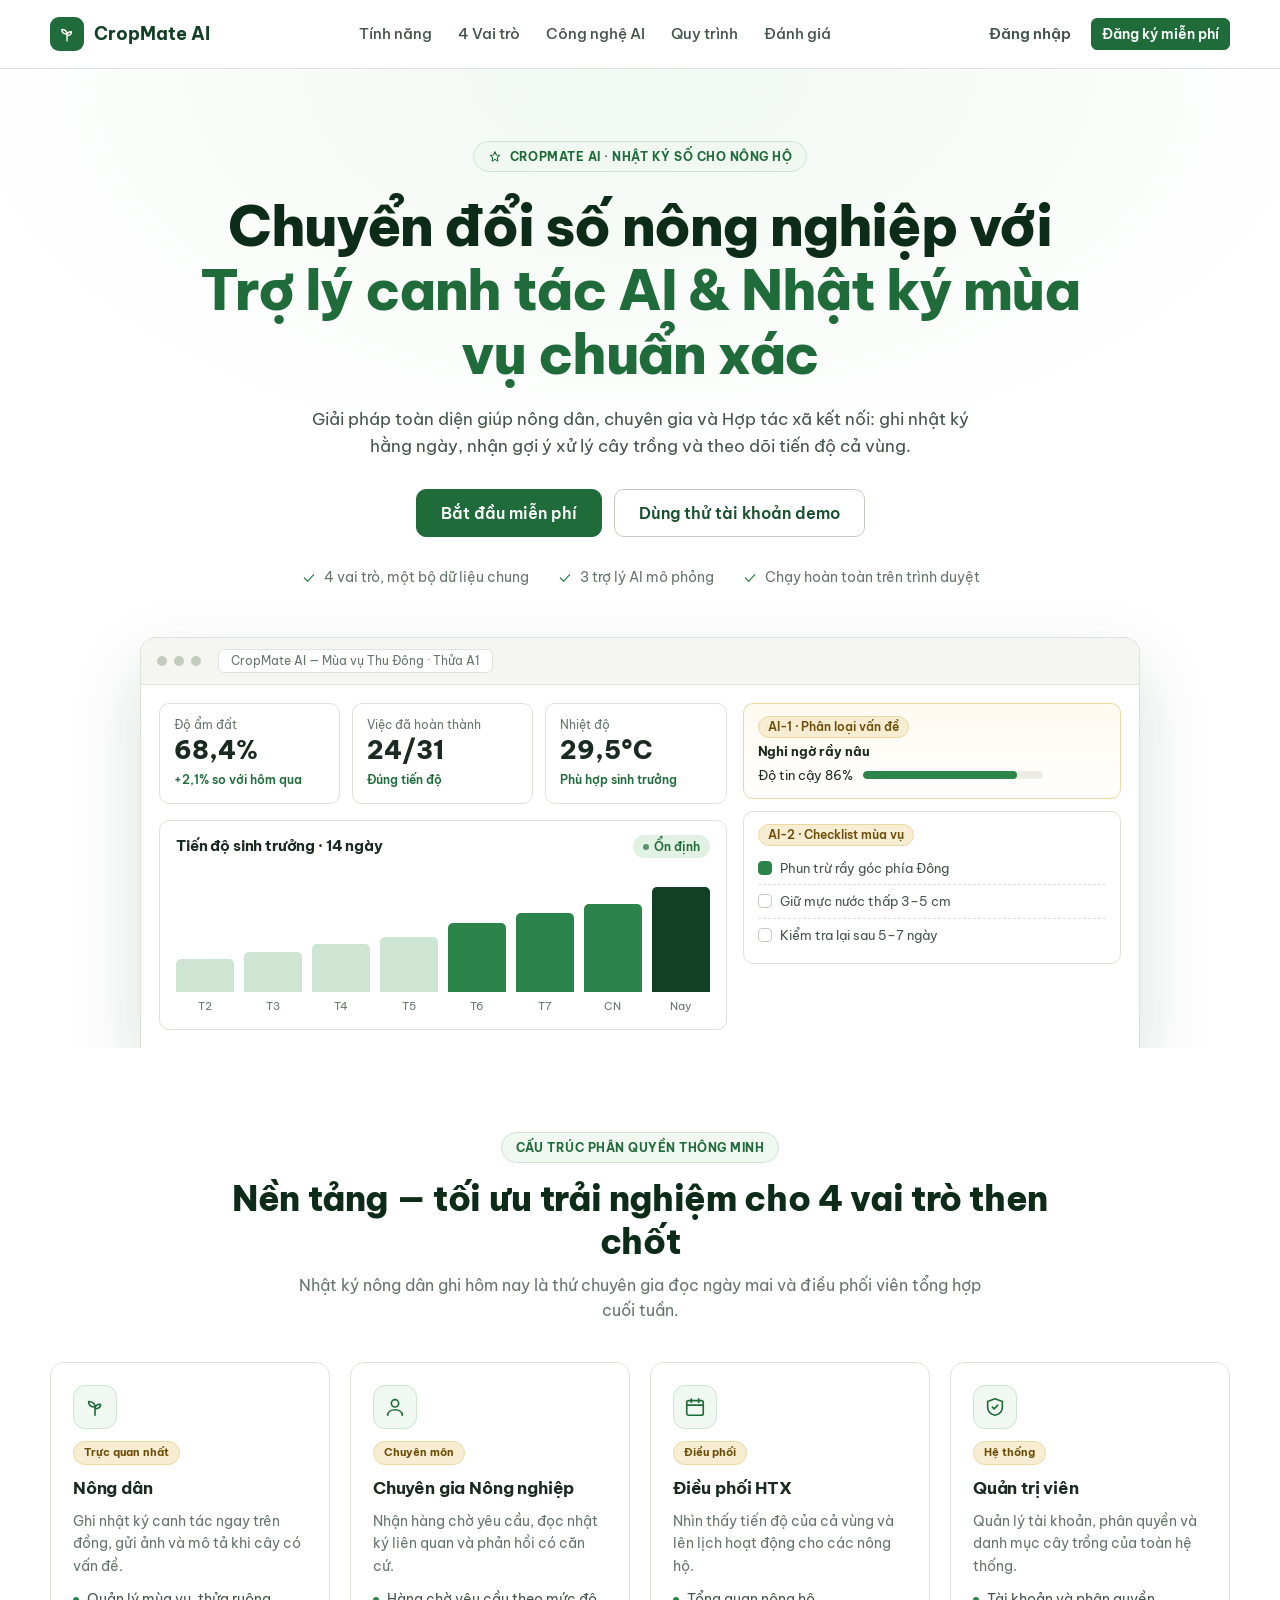
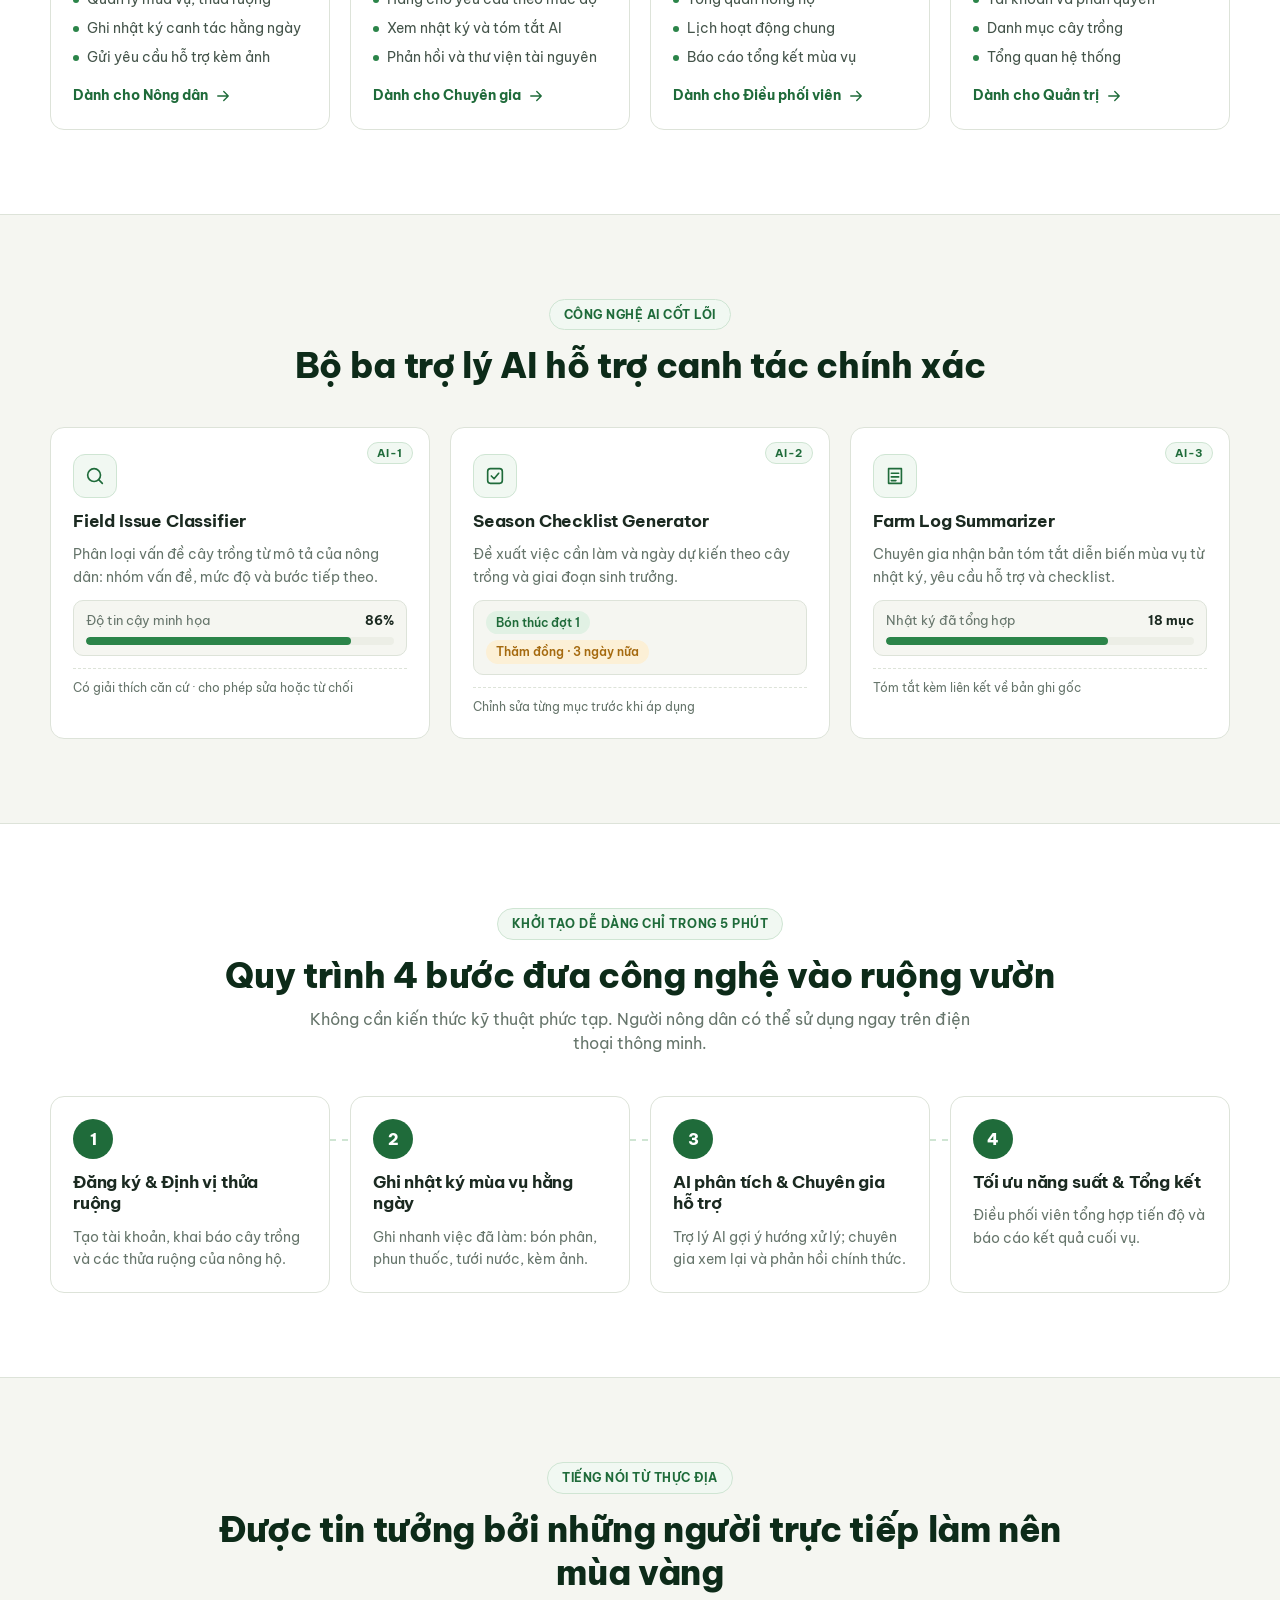
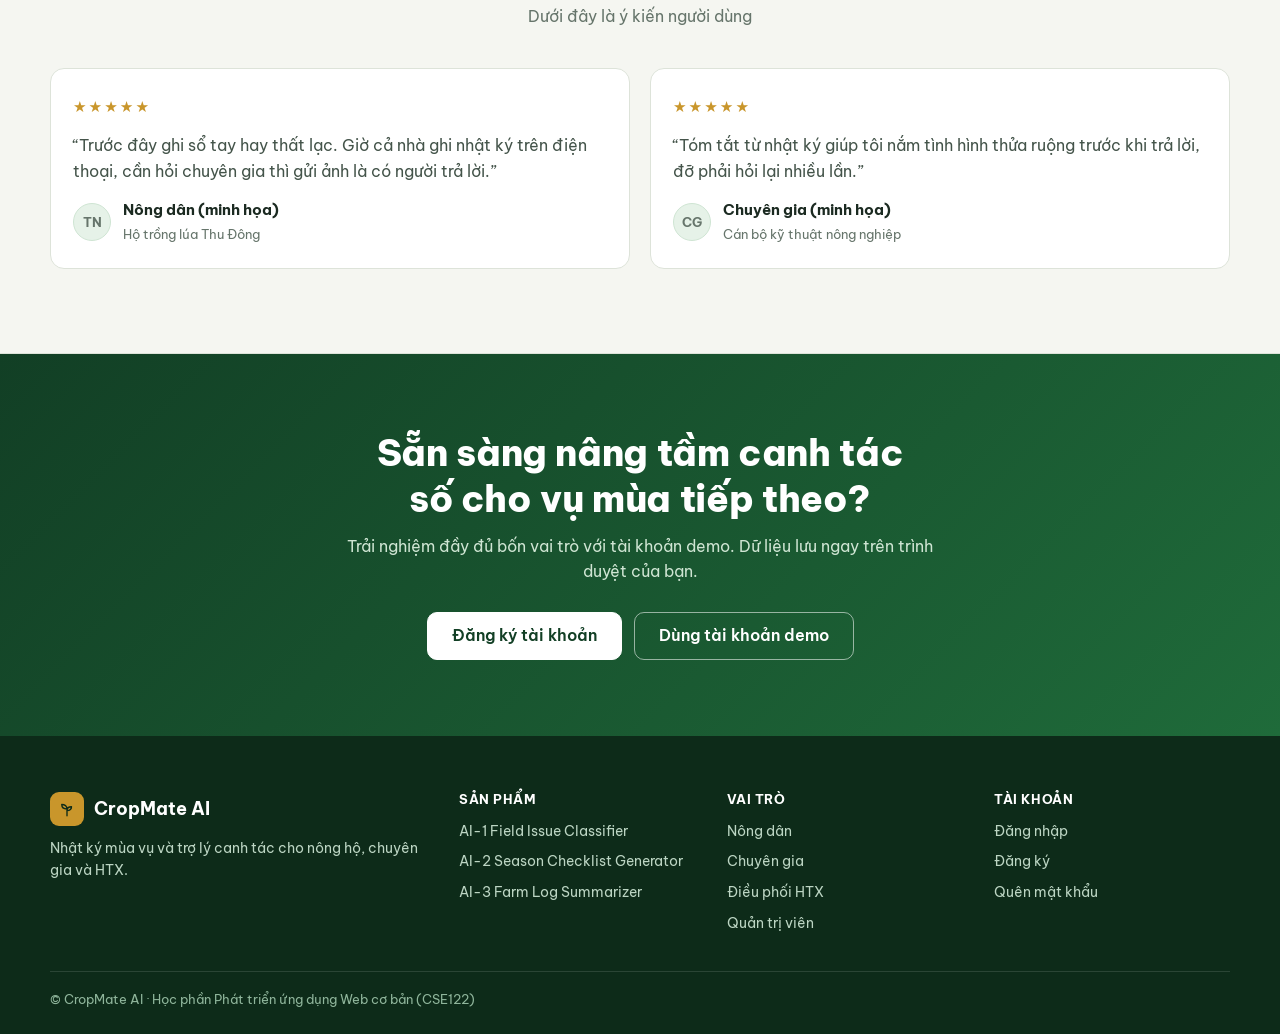
==== commit 81285496: "Thêm các file index, login, register, style và assets" ====
--- a/index.html
+++ b/index.html
@@ -20,7 +20,7 @@
 </div></header>
 <main id="main">
 <section class="lp-hero" id="features"><div class="wrap">
-<span class="lp-eyebrow"><svg class="icon" viewBox="0 0 24 24"><path d="M12 3l2.5 5.5L20 9l-4 4 1 6-5-3-5 3 1-6-4-4 5.5-.5z"/></svg>AgriTech · Nhật ký số cho nông hộ</span>
+<span class="lp-eyebrow"><svg class="icon" viewBox="0 0 24 24"><path d="M12 3l2.5 5.5L20 9l-4 4 1 6-5-3-5 3 1-6-4-4 5.5-.5z"/></svg>Cropmate AI · Nhật ký số cho nông hộ</span>
 <h1>Chuyển đổi số nông nghiệp với <em>Trợ lý canh tác AI &amp; Nhật ký mùa vụ chuẩn xác</em></h1>
 <p class="lead">Giải pháp toàn diện giúp nông dân, chuyên gia và Hợp tác xã kết nối: ghi nhật ký hằng ngày, nhận gợi ý xử lý cây trồng và theo dõi tiến độ cả vùng.</p>
 <div class="lp-cta"><a class="btn" href="register.html">Bắt đầu miễn phí</a><a class="btn btn-outline" href="login.html">Dùng thử tài khoản demo</a></div>
@@ -58,7 +58,7 @@
 <section class="lp-section lp-ai" id="ai"><div class="wrap">
 <div class="lp-head-wrap"><span class="lp-eyebrow">Công nghệ AI cốt lõi</span></div>
 <h2 class="lp-title">Bộ ba trợ lý AI hỗ trợ canh tác chính xác</h2>
-<p class="lp-sub">Chạy bằng JavaScript và quy tắc, không gọi mô hình AI thật. Mọi kết quả đều giải thích căn cứ và cho phép chấp nhận, sửa, từ chối hoặc tạo lại.</p>
+<p class="lp-sub"></p>
 <div class="lp-grid c3">
 <article class="lp-card"><span class="lp-engine">AI-1</span><span class="lp-ico"><svg class="icon" viewBox="0 0 24 24"><circle cx="11" cy="11" r="7"/><path d="M20 20l-4-4"/></svg></span><h3>Field Issue Classifier</h3><p>Phân loại vấn đề cây trồng từ mô tả của nông dân: nhóm vấn đề, mức độ và bước tiếp theo.</p><div class="lp-meter"><div class="row2"><span>Độ tin cậy minh họa</span><b>86%</b></div><div class="progress"><span style="width:86%"></span></div></div><div class="lp-foot-note">Có giải thích căn cứ · cho phép sửa hoặc từ chối</div></article>
 <article class="lp-card"><span class="lp-engine">AI-2</span><span class="lp-ico"><svg class="icon" viewBox="0 0 24 24"><rect x="4" y="4" width="16" height="16" rx="3"/><path d="M8 12l3 3 5-6"/></svg></span><h3>Season Checklist Generator</h3><p>Đề xuất việc cần làm và ngày dự kiến theo cây trồng và giai đoạn sinh trưởng.</p><div class="lp-meter"><div class="check-row" style="display:flex;gap:8px;align-items:center"><span class="badge ok plain">Bón thúc đợt 1</span></div><div class="check-row" style="display:flex;gap:8px;align-items:center"><span class="badge warn plain">Thăm đồng · 3 ngày nữa</span></div></div><div class="lp-foot-note">Chỉnh sửa từng mục trước khi áp dụng</div></article>
@@ -79,7 +79,7 @@
 <section class="lp-section lp-ai" id="reviews"><div class="wrap">
 <div class="lp-head-wrap"><span class="lp-eyebrow">Tiếng nói từ thực địa</span></div>
 <h2 class="lp-title">Được tin tưởng bởi những người trực tiếp làm nên mùa vàng</h2>
-<p class="lp-sub">Ý kiến dưới đây là nội dung minh họa cho bản demo.</p>
+<p class="lp-sub">Dưới đây là ý kiến người dùng</p>
 <div class="lp-grid c2">
 <article class="lp-card lp-quote"><div class="lp-stars" aria-label="5 sao">★★★★★</div><blockquote>“Trước đây ghi sổ tay hay thất lạc. Giờ cả nhà ghi nhật ký trên điện thoại, cần hỏi chuyên gia thì gửi ảnh là có người trả lời.”</blockquote><div class="lp-who"><span class="avatar">TN</span><div><b>Nông dân (minh họa)</b><span>Hộ trồng lúa Thu Đông</span></div></div></article>
 <article class="lp-card lp-quote"><div class="lp-stars" aria-label="5 sao">★★★★★</div><blockquote>“Tóm tắt từ nhật ký giúp tôi nắm tình hình thửa ruộng trước khi trả lời, đỡ phải hỏi lại nhiều lần.”</blockquote><div class="lp-who"><span class="avatar">CG</span><div><b>Chuyên gia (minh họa)</b><span>Cán bộ kỹ thuật nông nghiệp</span></div></div></article>
@@ -89,7 +89,6 @@
 <h2>Sẵn sàng nâng tầm canh tác số cho vụ mùa tiếp theo?</h2>
 <p>Trải nghiệm đầy đủ bốn vai trò với tài khoản demo. Dữ liệu lưu ngay trên trình duyệt của bạn.</p>
 <div class="lp-cta"><a class="btn btn-white" href="register.html">Đăng ký tài khoản</a><a class="btn btn-line" href="login.html">Dùng tài khoản demo</a></div>
-<small>Bản demo Frontend — không có Backend thật</small>
 </div></section>
 </main>
 <footer class="lp-foot"><div class="wrap">
@@ -99,7 +98,7 @@
 <div><h4>Vai trò</h4><ul><li><a href="login.html">Nông dân</a></li><li><a href="login.html">Chuyên gia</a></li><li><a href="login.html">Điều phối HTX</a></li><li><a href="login.html">Quản trị viên</a></li></ul></div>
 <div><h4>Tài khoản</h4><ul><li><a href="login.html">Đăng nhập</a></li><li><a href="register.html">Đăng ký</a></li><li><a href="forgot-password.html">Quên mật khẩu</a></li></ul></div>
 </div>
-<div class="lp-foot-bottom"><span>© CropMate AI · Học phần Phát triển ứng dụng Web cơ bản (CSE122)</span><span>Bản demo Frontend, không có Backend thật.</span></div>
+<div class="lp-foot-bottom"><span>© CropMate AI · Học phần Phát triển ứng dụng Web cơ bản (CSE122)</span></div>
 </div></footer>
 </body>
 </html>
--- a/css/style.css
+++ b/css/style.css
@@ -65,3 +65,25 @@
 .page-head{display:flex;justify-content:space-between;align-items:flex-end;gap:16px;flex-wrap:wrap;margin-bottom:20px}
 .page-head p{color:var(--muted);margin-top:4px;max-width:62ch}
 .scrim{display:none}
+
+/* Căn chỉnh khu vực bên trái trang đăng nhập */
+.auth-side {
+    display: flex;
+    flex-direction: column;
+    justify-content: space-between;
+    min-height: 100vh;
+    padding: 40px 5%;
+    overflow: hidden;
+}
+
+/* Ảnh minh họa */
+.auth-image {
+    display: block;
+    width: 100%;
+    max-width: 720px;
+    height: 450px;
+    object-fit: cover;
+    object-position: center;
+    border-radius: 12px;
+    margin: 30px auto 0;
+}
